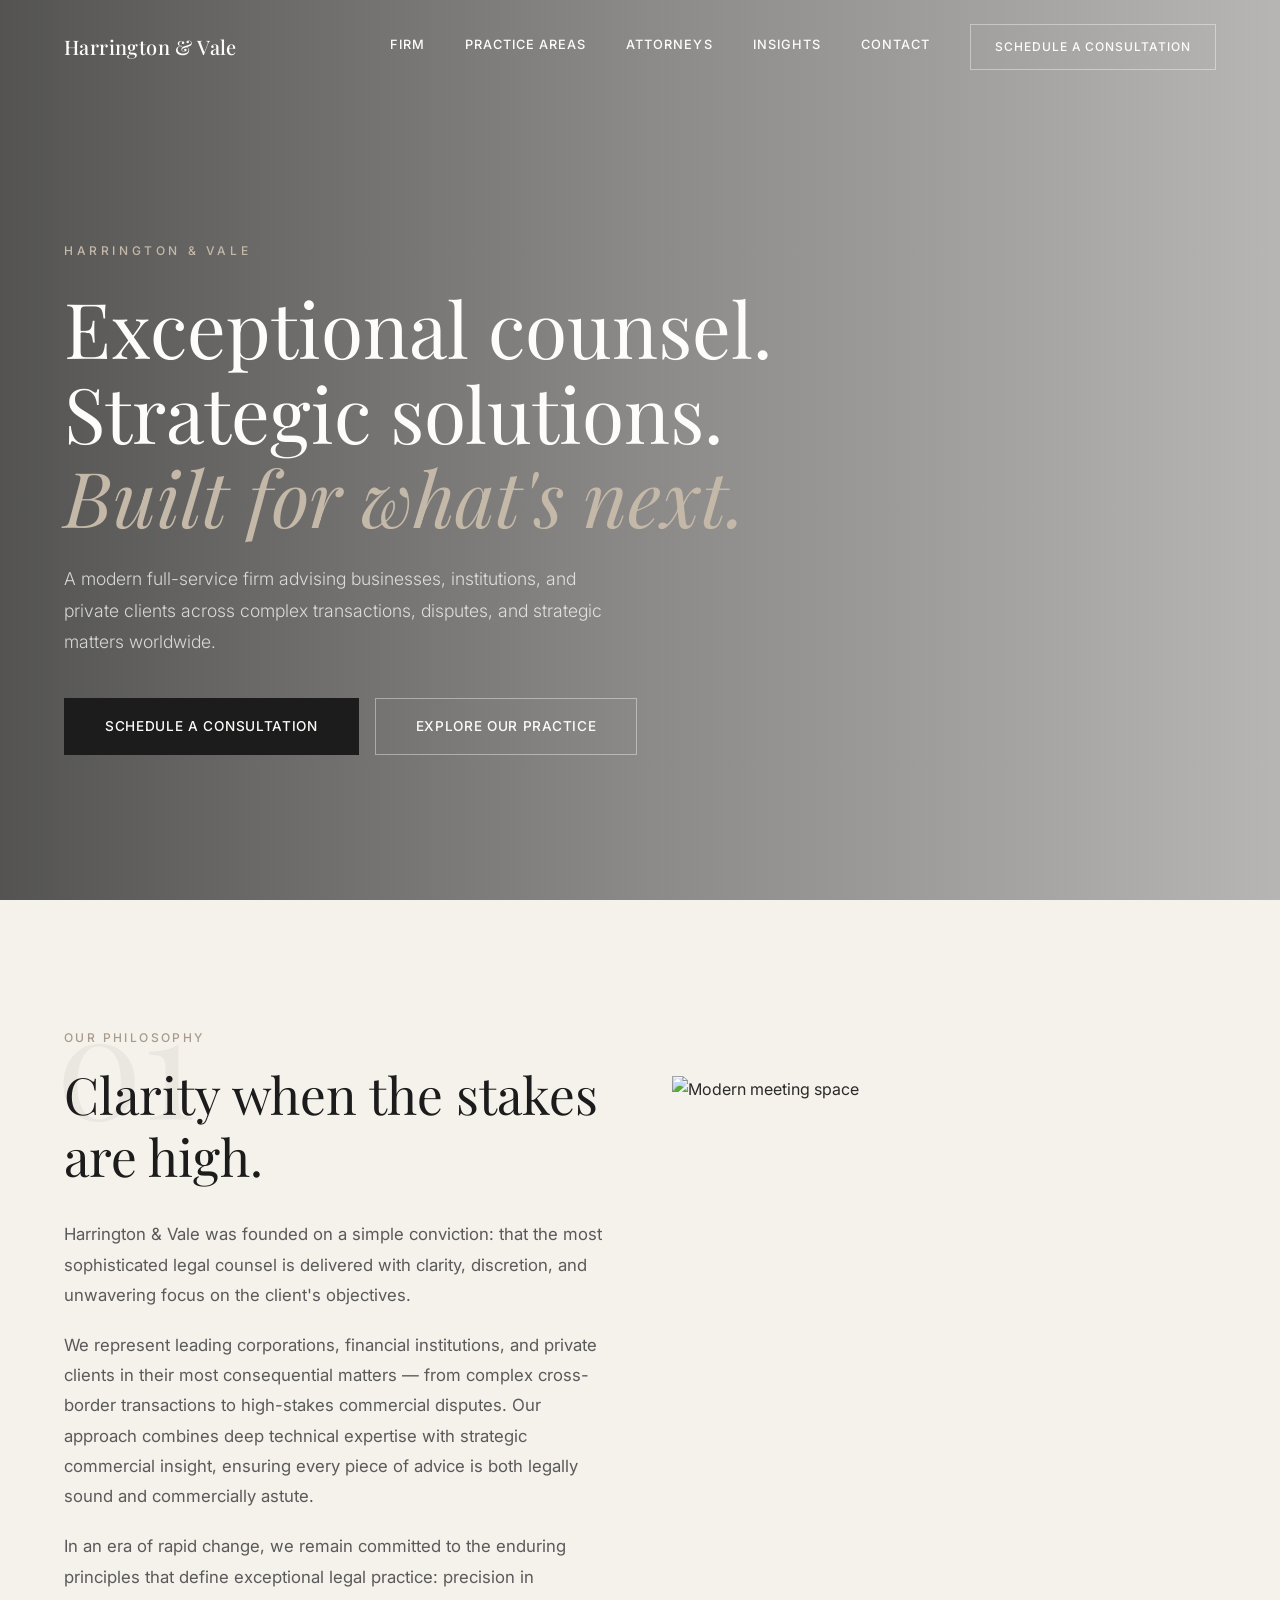
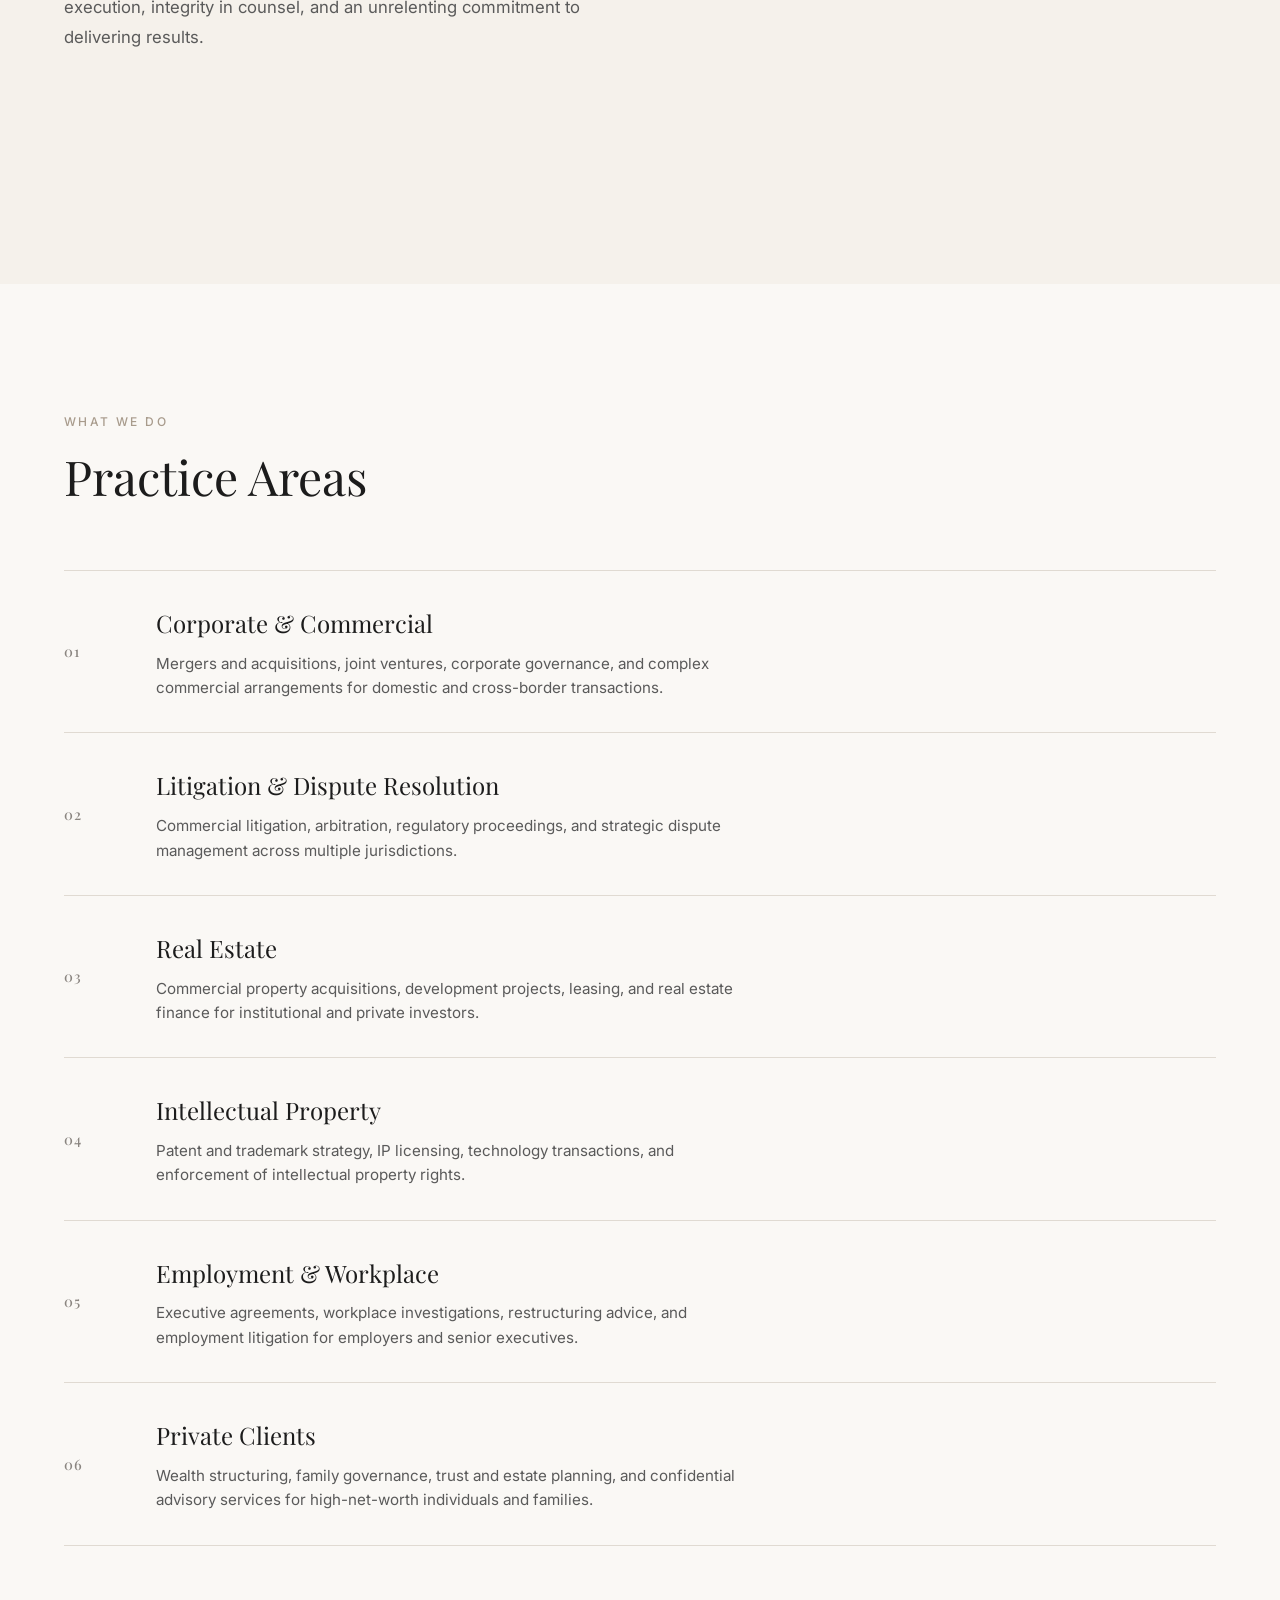
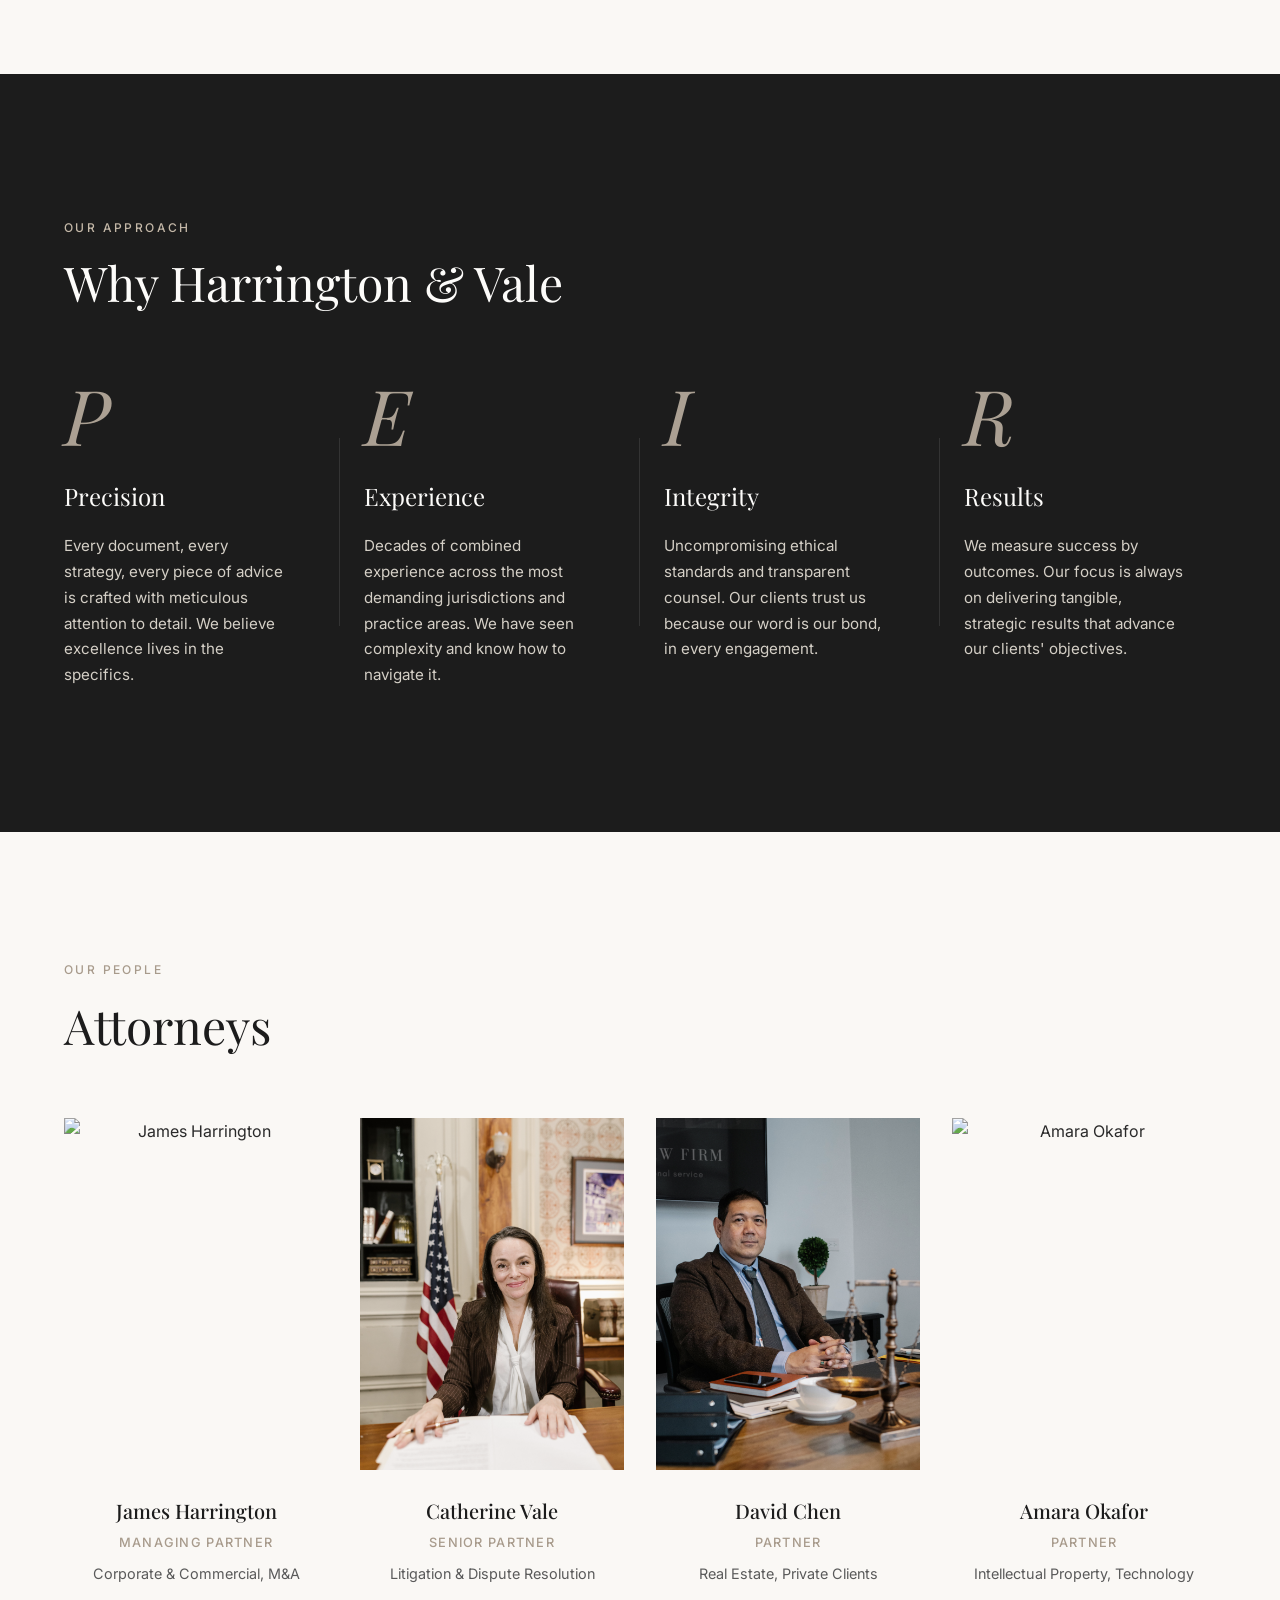
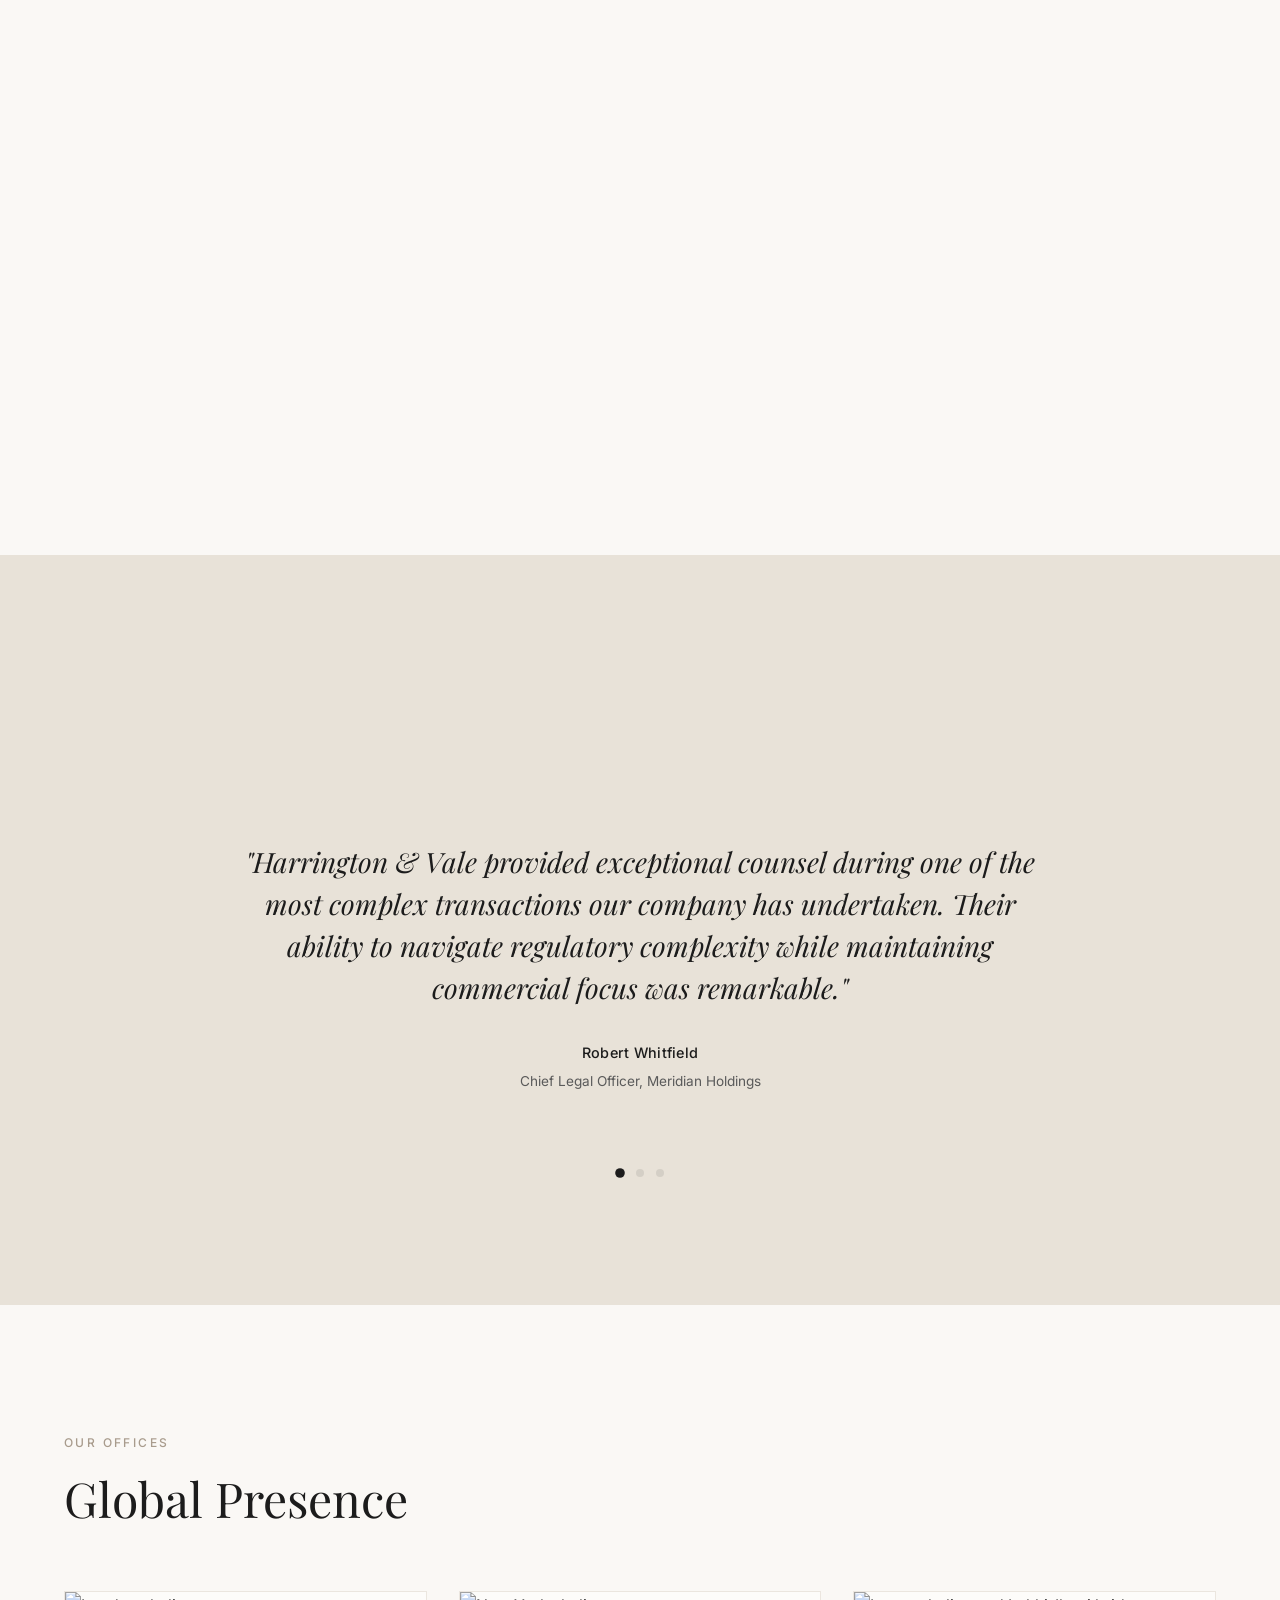
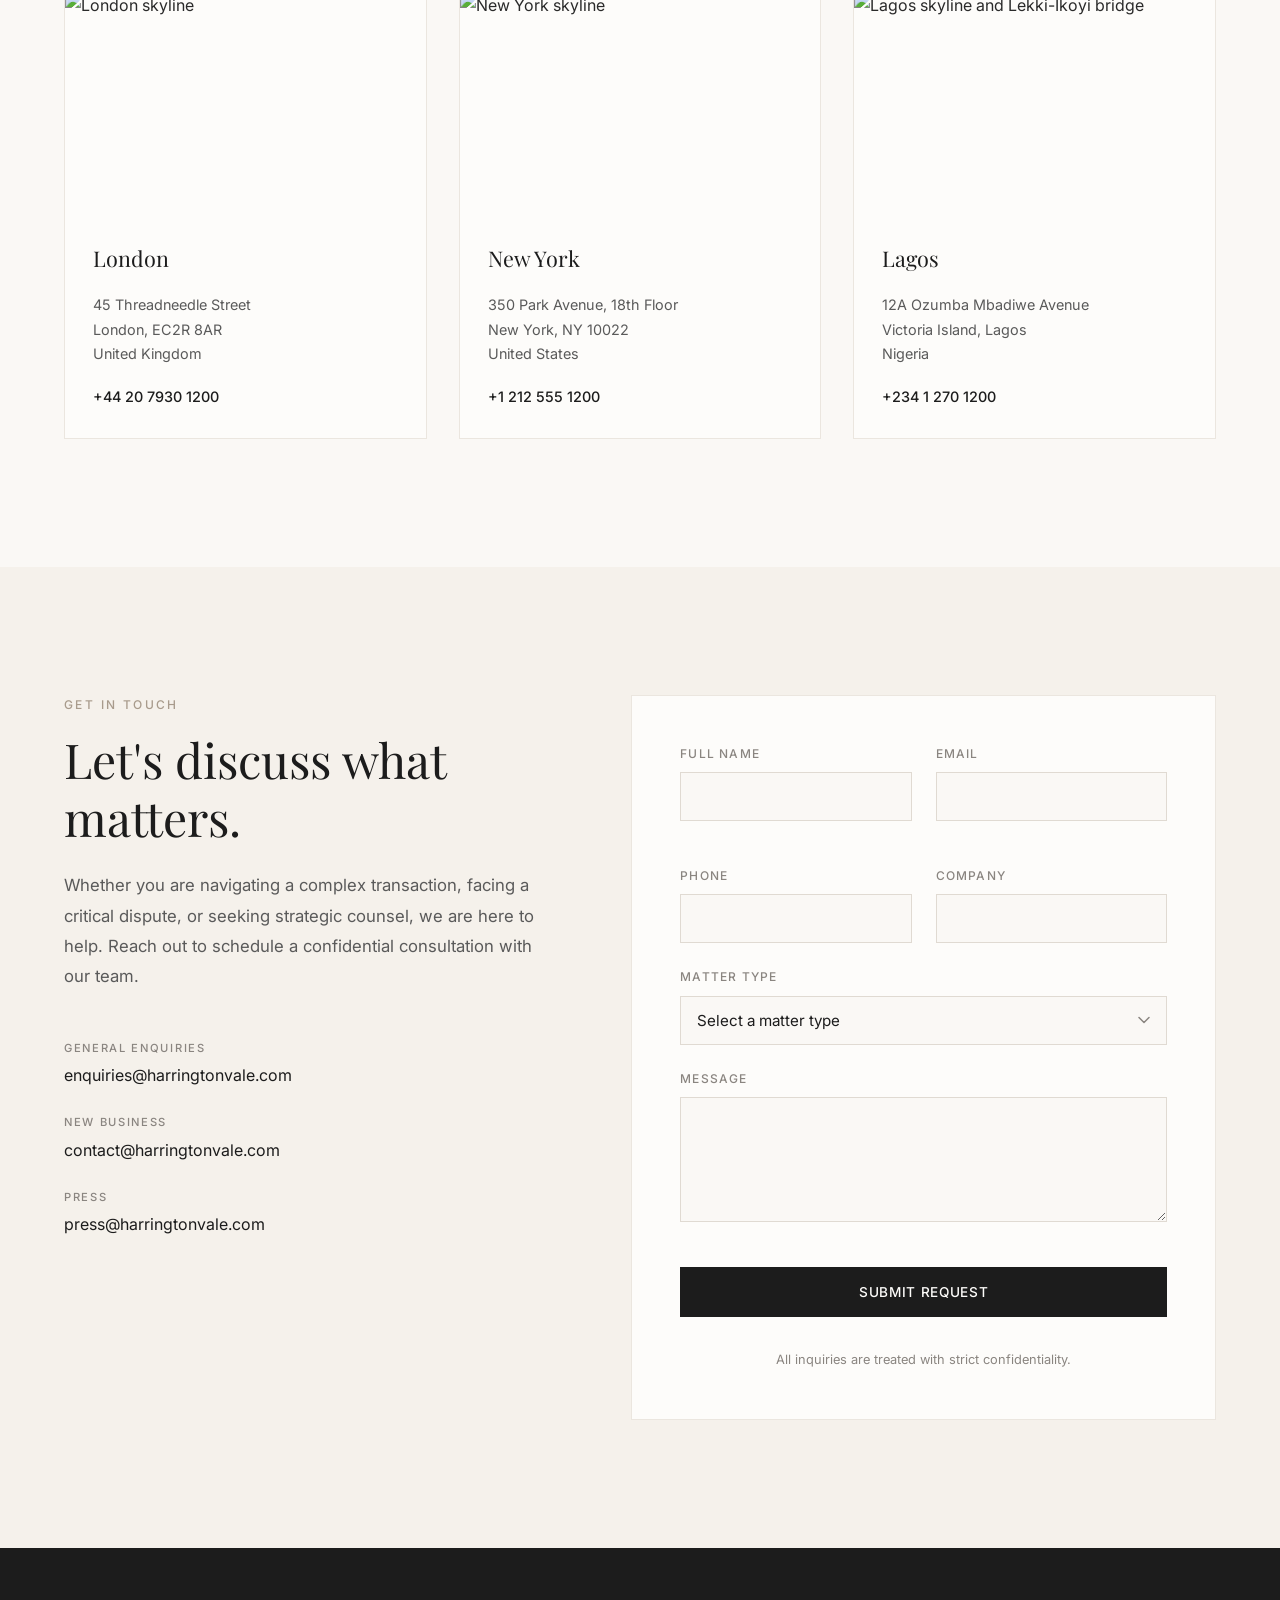
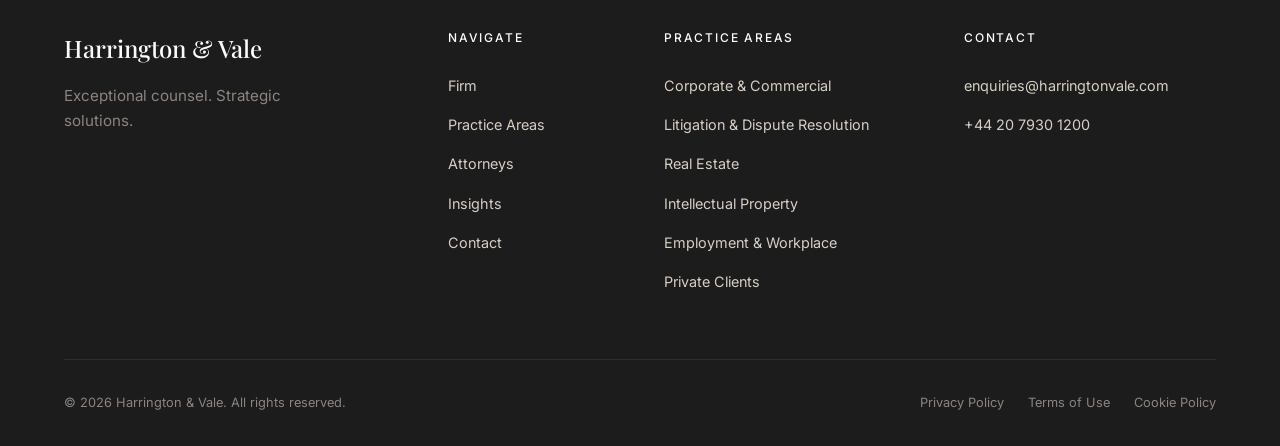
==== index.html @ ff59004f "update" ====
<!DOCTYPE html>
<html lang="en">
<head>
    <meta charset="UTF-8">
    <meta name="viewport" content="width=device-width, initial-scale=1.0">
    <title>Harrington & Vale — Exceptional Counsel. Strategic Solutions.</title>
    <meta name="description" content="Harrington & Vale is a modern full-service law firm advising businesses, institutions, and private clients with precision, experience, integrity, and results.">
    <link rel="preconnect" href="https://fonts.googleapis.com">
    <link rel="preconnect" href="https://fonts.gstatic.com" crossorigin>
    <link href="https://fonts.googleapis.com/css2?family=Playfair+Display:ital,wght@0,400;0,500;0,600;0,700;1,400;1,500&family=Inter:wght@300;400;500;600&display=swap" rel="stylesheet">
    <link rel="stylesheet" href="styles.css">
</head>
<body>

    <a href="#hero" class="skip-link">Skip to content</a>

    <!-- HEADER -->
    <header class="site-header" id="header">
        <div class="header-inner">
            <a href="#hero" class="wordmark">Harrington & Vale</a>
            <nav class="main-nav" id="mainNav">
                <a href="#firm" class="nav-link">Firm</a>
                <a href="#practice-areas" class="nav-link">Practice Areas</a>
                <a href="#attorneys" class="nav-link">Attorneys</a>
                <a href="#insights" class="nav-link">Insights</a>
                <a href="#contact" class="nav-link">Contact</a>
                <a href="#contact" class="nav-cta">Schedule a Consultation</a>
            </nav>
            <button class="hamburger" id="hamburger" aria-label="Toggle menu" aria-expanded="false">
                <span></span>
                <span></span>
                <span></span>
            </button>
        </div>
    </header>

    <!-- HERO -->
    <section class="hero" id="hero" tabindex="-1">
        <div class="hero-image">
            <img src="https://images.unsplash.com/photo-1486406146926-c627a92ad1ab?w=1920&q=80" alt="Modern architecture" loading="eager">
            <div class="hero-overlay"></div>
        </div>
        <div class="hero-content">
            <p class="hero-label reveal">Harrington & Vale</p>
            <h1 class="hero-headline reveal">
                Exceptional counsel.<br>
                Strategic solutions.<br>
                <em>Built for what's next.</em>
            </h1>
            <p class="hero-subtext reveal">
                A modern full-service firm advising businesses, institutions, and private clients 
                across complex transactions, disputes, and strategic matters worldwide.
            </p>
            <div class="hero-actions reveal">
                <a href="#contact" class="btn btn-primary">Schedule a Consultation</a>
                <a href="#practice-areas" class="btn btn-secondary">Explore Our Practice</a>
            </div>
        </div>
    </section>

    <!-- FIRM STATEMENT -->
    <section class="firm-statement" id="firm">
        <div class="container">
            <div class="statement-grid">
                <div class="statement-text reveal">
                    <p class="section-label">Our Philosophy</p>
                    <h2 class="statement-headline">Clarity when the stakes are high.</h2>
                    <div class="statement-body">
                        <p>
                            Harrington & Vale was founded on a simple conviction: that the most sophisticated legal 
                            counsel is delivered with clarity, discretion, and unwavering focus on the client's objectives.
                        </p>
                        <p>
                            We represent leading corporations, financial institutions, and private clients in their most 
                            consequential matters — from complex cross-border transactions to high-stakes commercial 
                            disputes. Our approach combines deep technical expertise with strategic commercial insight, 
                            ensuring every piece of advice is both legally sound and commercially astute.
                        </p>
                        <p>
                            In an era of rapid change, we remain committed to the enduring principles that define 
                            exceptional legal practice: precision in execution, integrity in counsel, and an 
                            unrelenting commitment to delivering results.
                        </p>
                    </div>
                </div>
                <div class="statement-visual reveal">
                    <img src="https://images.unsplash.com/photo-1497366216548-37526070297c?w=800&q=80" alt="Modern meeting space" loading="lazy">
                </div>
            </div>
        </div>
    </section>

    <!-- PRACTICE AREAS -->
    <section class="practice-areas" id="practice-areas">
        <div class="container">
            <div class="section-header reveal">
                <p class="section-label">What We Do</p>
                <h2 class="section-title">Practice Areas</h2>
            </div>
            <div class="practice-list">
                <div class="practice-item reveal">
                    <div class="practice-number">01</div>
                    <div class="practice-content">
                        <h3>Corporate & Commercial</h3>
                        <p>Mergers and acquisitions, joint ventures, corporate governance, and complex commercial arrangements for domestic and cross-border transactions.</p>
                    </div>
                    <div class="practice-arrow">
                        <svg width="24" height="24" viewBox="0 0 24 24" fill="none" stroke="currentColor" stroke-width="1.5"><path d="M7 17L17 7M17 7H7M17 7V17"/></svg>
                    </div>
                </div>
                <div class="practice-item reveal">
                    <div class="practice-number">02</div>
                    <div class="practice-content">
                        <h3>Litigation & Dispute Resolution</h3>
                        <p>Commercial litigation, arbitration, regulatory proceedings, and strategic dispute management across multiple jurisdictions.</p>
                    </div>
                    <div class="practice-arrow">
                        <svg width="24" height="24" viewBox="0 0 24 24" fill="none" stroke="currentColor" stroke-width="1.5"><path d="M7 17L17 7M17 7H7M17 7V17"/></svg>
                    </div>
                </div>
                <div class="practice-item reveal">
                    <div class="practice-number">03</div>
                    <div class="practice-content">
                        <h3>Real Estate</h3>
                        <p>Commercial property acquisitions, development projects, leasing, and real estate finance for institutional and private investors.</p>
                    </div>
                    <div class="practice-arrow">
                        <svg width="24" height="24" viewBox="0 0 24 24" fill="none" stroke="currentColor" stroke-width="1.5"><path d="M7 17L17 7M17 7H7M17 7V17"/></svg>
                    </div>
                </div>
                <div class="practice-item reveal">
                    <div class="practice-number">04</div>
                    <div class="practice-content">
                        <h3>Intellectual Property</h3>
                        <p>Patent and trademark strategy, IP licensing, technology transactions, and enforcement of intellectual property rights.</p>
                    </div>
                    <div class="practice-arrow">
                        <svg width="24" height="24" viewBox="0 0 24 24" fill="none" stroke="currentColor" stroke-width="1.5"><path d="M7 17L17 7M17 7H7M17 7V17"/></svg>
                    </div>
                </div>
                <div class="practice-item reveal">
                    <div class="practice-number">05</div>
                    <div class="practice-content">
                        <h3>Employment & Workplace</h3>
                        <p>Executive agreements, workplace investigations, restructuring advice, and employment litigation for employers and senior executives.</p>
                    </div>
                    <div class="practice-arrow">
                        <svg width="24" height="24" viewBox="0 0 24 24" fill="none" stroke="currentColor" stroke-width="1.5"><path d="M7 17L17 7M17 7H7M17 7V17"/></svg>
                    </div>
                </div>
                <div class="practice-item reveal">
                    <div class="practice-number">06</div>
                    <div class="practice-content">
                        <h3>Private Clients</h3>
                        <p>Wealth structuring, family governance, trust and estate planning, and confidential advisory services for high-net-worth individuals and families.</p>
                    </div>
                    <div class="practice-arrow">
                        <svg width="24" height="24" viewBox="0 0 24 24" fill="none" stroke="currentColor" stroke-width="1.5"><path d="M7 17L17 7M17 7H7M17 7V17"/></svg>
                    </div>
                </div>
            </div>
        </div>
    </section>

    <!-- WHY HARRINGTON & VALE -->
    <section class="why-us" id="why-us">
        <div class="container">
            <div class="section-header reveal">
                <p class="section-label">Our Approach</p>
                <h2 class="section-title">Why Harrington & Vale</h2>
            </div>
            <div class="principles-grid">
                <div class="principle reveal">
                    <span class="principle-letter">P</span>
                    <h3>Precision</h3>
                    <p>Every document, every strategy, every piece of advice is crafted with meticulous attention to detail. We believe excellence lives in the specifics.</p>
                </div>
                <div class="principle reveal">
                    <span class="principle-letter">E</span>
                    <h3>Experience</h3>
                    <p>Decades of combined experience across the most demanding jurisdictions and practice areas. We have seen complexity and know how to navigate it.</p>
                </div>
                <div class="principle reveal">
                    <span class="principle-letter">I</span>
                    <h3>Integrity</h3>
                    <p>Uncompromising ethical standards and transparent counsel. Our clients trust us because our word is our bond, in every engagement.</p>
                </div>
                <div class="principle reveal">
                    <span class="principle-letter">R</span>
                    <h3>Results</h3>
                    <p>We measure success by outcomes. Our focus is always on delivering tangible, strategic results that advance our clients' objectives.</p>
                </div>
            </div>
        </div>
    </section>

    <!-- ATTORNEYS -->
    <section class="attorneys" id="attorneys">
        <div class="container">
            <div class="section-header reveal">
                <p class="section-label">Our People</p>
                <h2 class="section-title">Attorneys</h2>
            </div>
            <div class="attorneys-grid">
                <div class="attorney-profile reveal">
                    <div class="attorney-image">
                        <img src="https://images.unsplash.com/photo-1521119989659-a83eee488004?w=600&q=80" alt="James Harrington" loading="lazy">
                    </div>
                    <div class="attorney-info">
                        <h3>James Harrington</h3>
                        <p class="attorney-position">Managing Partner</p>
                        <p class="attorney-focus">Corporate & Commercial, M&A</p>
                    </div>
                </div>
                <div class="attorney-profile reveal">
                    <div class="attorney-image">
                        <img src="Vale.jpg" alt="Catherine Vale" loading="lazy">
                    </div>
                    <div class="attorney-info">
                        <h3>Catherine Vale</h3>
                        <p class="attorney-position">Senior Partner</p>
                        <p class="attorney-focus">Litigation & Dispute Resolution</p>
                    </div>
                </div>
                <div class="attorney-profile reveal">
                    <div class="attorney-image">
                        <img src="Chen.jpg" alt="David Chen" loading="lazy">
                    </div>
                    <div class="attorney-info">
                        <h3>David Chen</h3>
                        <p class="attorney-position">Partner</p>
                        <p class="attorney-focus">Real Estate, Private Clients</p>
                    </div>
                </div>
                <div class="attorney-profile reveal">
                    <div class="attorney-image">
                        <img src="https://images.unsplash.com/photo-1563132337-f159f484226c?w=600&q=80" alt="Amara Okafor" loading="lazy">
                    </div>
                    <div class="attorney-info">
                        <h3>Amara Okafor</h3>
                        <p class="attorney-position">Partner</p>
                        <p class="attorney-focus">Intellectual Property, Technology</p>
                    </div>
                </div>
            </div>
        </div>
    </section>

    <!-- SELECTED MATTERS -->
    <section class="selected-matters" id="matters">
        <div class="container">
            <div class="section-header reveal">
                <p class="section-label">Representative Work</p>
                <h2 class="section-title">Representative Matters</h2>
                <p class="section-disclosure">Illustrative of the matter types we handle. Details are composite examples and do not describe actual clients or outcomes.</p>
            </div>
            <div class="matters-list">
                <div class="matter reveal">
                    <div class="matter-meta">
                        <span class="matter-type">Corporate</span>
                    </div>
                    <h3>Cross-Border Corporate Acquisition</h3>
                    <p>Advising a technology group on the acquisition of an overseas software company, navigating antitrust review and regulatory coordination across multiple jurisdictions.</p>
                </div>
                <div class="matter reveal">
                    <div class="matter-meta">
                        <span class="matter-type">Real Estate</span>
                    </div>
                    <h3>Commercial Property Transaction</h3>
                    <p>Representing an institutional investor through the acquisition and development of a mixed-use commercial portfolio, including lease restructuring and planning negotiations.</p>
                </div>
                <div class="matter reveal">
                    <div class="matter-meta">
                        <span class="matter-type">Litigation</span>
                    </div>
                    <h3>Complex Commercial Dispute</h3>
                    <p>Representing a manufacturing client through a breach of contract and tortious interference dispute, combining strategic litigation management with a negotiated resolution.</p>
                </div>
                <div class="matter reveal">
                    <div class="matter-meta">
                        <span class="matter-type">Intellectual Property</span>
                    </div>
                    <h3>Intellectual Property Strategy</h3>
                    <p>Developing a global IP strategy for a life sciences client, spanning patent portfolio management, licensing arrangements, and enforcement across key markets.</p>
                </div>
            </div>
        </div>
    </section>

    <!-- INSIGHTS -->
    <section class="insights" id="insights">
        <div class="container">
            <div class="section-header reveal">
                <p class="section-label">Perspectives</p>
                <h2 class="section-title">Insights</h2>
            </div>
            <div class="insights-grid">
                <article class="insight-card reveal">
                    <div class="insight-image">
                        <img src="https://images.unsplash.com/photo-1450101499163-c8848c66ca85?w=600&q=80" alt="Legal documents" loading="lazy">
                    </div>
                    <div class="insight-content">
                        <span class="insight-category">Commercial</span>
                        <h3>Navigating Complex Commercial Agreements</h3>
                        <p>Key considerations for structuring agreements that protect interests while enabling commercial flexibility in an evolving regulatory landscape.</p>
                        <button type="button" class="insight-link" data-article="commercial-agreements">Read Article <span>&rarr;</span></button>
                    </div>
                </article>
                <article class="insight-card reveal">
                    <div class="insight-image">
                        <img src="https://images.unsplash.com/photo-1486406146926-c627a92ad1ab?w=600&q=80" alt="Modern glass office facade" loading="lazy">
                    </div>
                    <div class="insight-content">
                        <span class="insight-category">Corporate</span>
                        <h3>The Changing Landscape of Corporate Transactions</h3>
                        <p>How shifting market conditions, regulatory scrutiny, and ESG considerations are reshaping the approach to mergers and acquisitions.</p>
                        <button type="button" class="insight-link" data-article="corporate-transactions">Read Article <span>&rarr;</span></button>
                    </div>
                </article>
                <article class="insight-card reveal">
                    <div class="insight-image">
                        <img src="https://images.unsplash.com/photo-1518770660439-4636190af475?w=600&q=80" alt="Technology" loading="lazy">
                    </div>
                    <div class="insight-content">
                        <span class="insight-category">Technology</span>
                        <h3>Protecting Intellectual Property in a Digital Economy</h3>
                        <p>Strategic approaches to safeguarding innovation, managing digital rights, and addressing emerging challenges in IP enforcement.</p>
                        <button type="button" class="insight-link" data-article="ip-digital-economy">Read Article <span>&rarr;</span></button>
                    </div>
                </article>
                <article class="insight-card reveal">
                    <div class="insight-image">
                        <img src="https://images.unsplash.com/photo-1431540015161-0bf868a2d407?w=600&q=80" alt="Conference room table" loading="lazy">
                    </div>
                    <div class="insight-content">
                        <span class="insight-category">Disputes</span>
                        <h3>Strategic Considerations in Commercial Disputes</h3>
                        <p>Evaluating litigation risk, alternative dispute resolution mechanisms, and the factors that drive successful outcomes in complex commercial conflicts.</p>
                        <button type="button" class="insight-link" data-article="commercial-disputes">Read Article <span>&rarr;</span></button>
                    </div>
                </article>
            </div>
        </div>
    </section>

    <!-- TESTIMONIALS -->
    <section class="testimonials" id="testimonials">
        <div class="container">
            <div class="section-header reveal">
                <p class="section-label">Client Perspectives</p>
                <h2 class="section-title">Testimonials</h2>
            </div>
            <div class="testimonials-slider" id="testimonialsSlider">
                <div class="testimonials-track">
                    <div class="testimonial active">
                        <blockquote>
                            "Harrington & Vale provided exceptional counsel during one of the most complex transactions our company has undertaken. Their ability to navigate regulatory complexity while maintaining commercial focus was remarkable."
                        </blockquote>
                        <cite>
                            <span class="testimonial-name">Robert Whitfield</span>
                            <span class="testimonial-role">Chief Legal Officer, Meridian Holdings</span>
                        </cite>
                    </div>
                    <div class="testimonial">
                        <blockquote>
                            "In a dispute that threatened the future of our business, Catherine Vale and her team delivered a strategy that was both legally sophisticated and commercially astute. The outcome exceeded our expectations."
                        </blockquote>
                        <cite>
                            <span class="testimonial-name">Sarah Mitchell</span>
                            <span class="testimonial-role">CEO, Atlas Industries</span>
                        </cite>
                    </div>
                    <div class="testimonial">
                        <blockquote>
                            "The level of discretion, professionalism, and attention to detail we experienced with Harrington & Vale is unmatched. They understand that for private clients, trust is everything."
                        </blockquote>
                        <cite>
                            <span class="testimonial-name">Thomas Brennan</span>
                            <span class="testimonial-role">Family Office Principal</span>
                        </cite>
                    </div>
                </div>
                <div class="testimonials-nav">
                    <button class="testimonial-dot active" data-index="0" aria-label="Testimonial 1"></button>
                    <button class="testimonial-dot" data-index="1" aria-label="Testimonial 2"></button>
                    <button class="testimonial-dot" data-index="2" aria-label="Testimonial 3"></button>
                </div>
            </div>
        </div>
    </section>

    <!-- OFFICES -->
    <section class="offices" id="offices">
        <div class="container">
            <div class="section-header reveal">
                <p class="section-label">Our Offices</p>
                <h2 class="section-title">Global Presence</h2>
            </div>
            <div class="offices-grid">
                <div class="office reveal">
                    <div class="office-image">
                        <img src="https://images.unsplash.com/photo-1513635269975-59663e0ac1ad?w=800&q=80" alt="London skyline" loading="lazy">
                    </div>
                    <div class="office-details">
                        <h3>London</h3>
                        <address>
                            45 Threadneedle Street<br>
                            London, EC2R 8AR<br>
                            United Kingdom
                        </address>
                        <a href="tel:+442079301200" class="office-phone">+44 20 7930 1200</a>
                    </div>
                </div>
                <div class="office reveal">
                    <div class="office-image">
                        <img src="https://images.unsplash.com/photo-1496442226666-8d4d0e62e6e9?w=800&q=80" alt="New York skyline" loading="lazy">
                    </div>
                    <div class="office-details">
                        <h3>New York</h3>
                        <address>
                            350 Park Avenue, 18th Floor<br>
                            New York, NY 10022<br>
                            United States
                        </address>
                        <a href="tel:+12125551200" class="office-phone">+1 212 555 1200</a>
                    </div>
                </div>
                <div class="office reveal">
                    <div class="office-image">
                        <img src="https://images.unsplash.com/photo-1719314073622-9399d167725b?w=800&q=80" alt="Lagos skyline and Lekki-Ikoyi bridge" loading="lazy">
                    </div>
                    <div class="office-details">
                        <h3>Lagos</h3>
                        <address>
                            12A Ozumba Mbadiwe Avenue<br>
                            Victoria Island, Lagos<br>
                            Nigeria
                        </address>
                        <a href="tel:+23412701200" class="office-phone">+234 1 270 1200</a>
                    </div>
                </div>
            </div>
        </div>
    </section>

    <!-- CONTACT -->
    <section class="contact" id="contact">
        <div class="container">
            <div class="contact-grid">
                <div class="contact-info reveal">
                    <p class="section-label">Get in Touch</p>
                    <h2>Let's discuss what matters.</h2>
                    <p class="contact-lead">
                        Whether you are navigating a complex transaction, facing a critical dispute, 
                        or seeking strategic counsel, we are here to help. Reach out to schedule a 
                        confidential consultation with our team.
                    </p>
                    <div class="contact-details">
                        <div class="contact-detail">
                            <span class="detail-label">General Enquiries</span>
                            <a href="mailto:enquiries@harringtonvale.com">enquiries@harringtonvale.com</a>
                        </div>
                        <div class="contact-detail">
                            <span class="detail-label">New Business</span>
                            <a href="mailto:contact@harringtonvale.com">contact@harringtonvale.com</a>
                        </div>
                        <div class="contact-detail">
                            <span class="detail-label">Press</span>
                            <a href="mailto:press@harringtonvale.com">press@harringtonvale.com</a>
                        </div>
                    </div>
                </div>
                <div class="contact-form-wrapper reveal">
                    <form class="contact-form" id="consultationForm" name="consultation" method="POST" data-netlify="true" netlify-honeypot="company-website" novalidate>
                        <input type="hidden" name="form-name" value="consultation">
                        <p class="form-honeypot" aria-hidden="true">
                            <label>Leave this field blank: <input type="text" name="company-website" tabindex="-1" autocomplete="off"></label>
                        </p>
                        <div class="form-row">
                            <div class="form-group">
                                <label for="fullName">Full Name</label>
                                <input type="text" id="fullName" name="fullName" autocomplete="name" required>
                                <span class="form-error" id="fullNameError" role="alert"></span>
                            </div>
                            <div class="form-group">
                                <label for="email">Email</label>
                                <input type="email" id="email" name="email" autocomplete="email" required>
                                <span class="form-error" id="emailError" role="alert"></span>
                            </div>
                        </div>
                        <div class="form-row">
                            <div class="form-group">
                                <label for="phone">Phone</label>
                                <input type="tel" id="phone" name="phone" autocomplete="tel">
                            </div>
                            <div class="form-group">
                                <label for="company">Company</label>
                                <input type="text" id="company" name="company" autocomplete="organization">
                            </div>
                        </div>
                        <div class="form-group">
                            <label for="matterType">Matter Type</label>
                            <select id="matterType" name="matterType">
                                <option value="">Select a matter type</option>
                                <option value="corporate">Corporate & Commercial</option>
                                <option value="litigation">Litigation & Dispute Resolution</option>
                                <option value="real-estate">Real Estate</option>
                                <option value="ip">Intellectual Property</option>
                                <option value="employment">Employment & Workplace</option>
                                <option value="private-client">Private Clients</option>
                                <option value="other">Other</option>
                            </select>
                        </div>
                        <div class="form-group">
                            <label for="message">Message</label>
                            <textarea id="message" name="message" rows="5" required></textarea>
                            <span class="form-error" id="messageError" role="alert"></span>
                        </div>
                        <button type="submit" class="btn btn-primary btn-full">Submit Request</button>
                        <p class="form-note">All inquiries are treated with strict confidentiality.</p>
                        <p class="form-status" id="formStatus" role="status" aria-live="polite" hidden></p>
                    </form>
                </div>
            </div>
        </div>
    </section>

    <!-- FOOTER -->
    <footer class="site-footer">
        <div class="container">
            <div class="footer-grid">
                <div class="footer-brand">
                    <a href="#hero" class="footer-wordmark">Harrington & Vale</a>
                    <p class="footer-tagline">Exceptional counsel. Strategic solutions.</p>
                </div>
                <div class="footer-nav">
                    <h4>Navigate</h4>
                    <ul>
                        <li><a href="#firm">Firm</a></li>
                        <li><a href="#practice-areas">Practice Areas</a></li>
                        <li><a href="#attorneys">Attorneys</a></li>
                        <li><a href="#insights">Insights</a></li>
                        <li><a href="#contact">Contact</a></li>
                    </ul>
                </div>
                <div class="footer-practice">
                    <h4>Practice Areas</h4>
                    <ul>
                        <li><a href="#practice-areas">Corporate & Commercial</a></li>
                        <li><a href="#practice-areas">Litigation & Dispute Resolution</a></li>
                        <li><a href="#practice-areas">Real Estate</a></li>
                        <li><a href="#practice-areas">Intellectual Property</a></li>
                        <li><a href="#practice-areas">Employment & Workplace</a></li>
                        <li><a href="#practice-areas">Private Clients</a></li>
                    </ul>
                </div>
                <div class="footer-contact">
                    <h4>Contact</h4>
                    <ul>
                        <li><a href="mailto:enquiries@harringtonvale.com">enquiries@harringtonvale.com</a></li>
                        <li><a href="tel:+442079301200">+44 20 7930 1200</a></li>
                    </ul>
                </div>
            </div>
            <div class="footer-bottom">
                <p>&copy; <span id="currentYear">2026</span> Harrington & Vale. All rights reserved.</p>
                <div class="footer-legal">
                    <a href="privacy.html">Privacy Policy</a>
                    <a href="terms.html">Terms of Use</a>
                    <a href="cookies.html">Cookie Policy</a>
                </div>
            </div>
        </div>
    </footer>

    <!-- ARTICLE MODAL -->
    <div class="article-modal" id="articleModal" role="dialog" aria-modal="true" aria-labelledby="articleModalTitle" hidden>
        <div class="article-modal-backdrop" data-close-modal></div>
        <div class="article-modal-panel">
            <button type="button" class="article-modal-close" data-close-modal aria-label="Close article">
                <svg width="20" height="20" viewBox="0 0 24 24" fill="none" stroke="currentColor" stroke-width="1.5"><path d="M6 6l12 12M18 6L6 18"/></svg>
            </button>
            <span class="article-modal-category" id="articleModalCategory"></span>
            <h2 class="article-modal-title" id="articleModalTitle"></h2>
            <div class="article-modal-body" id="articleModalBody"></div>
        </div>
    </div>

    <script src="script.js"></script>
</body>
</html>
---- styles.css ----
/* ============================================
   HARRINGTON & VALE — STYLESHEET
   ============================================ */

/* ---- CSS Variables ---- */
:root {
    --color-ivory: #FAF8F5;
    --color-cream: #F5F1EB;
    --color-warm-white: #FDFCFA;
    --color-stone: #E8E2D8;
    --color-taupe: #D4CFC6;
    --color-charcoal: #1C1C1C;
    --color-dark: #2A2A2A;
    --color-medium: #5A5A5A;
    --color-light-text: #8A8580;
    --color-accent: #A89B8C;
    --color-accent-muted: #C4B8A8;
    --color-border: #E0DAD2;
    --color-border-light: #EBE6DF;

    --font-serif: 'Playfair Display', Georgia, 'Times New Roman', serif;
    --font-sans: 'Inter', -apple-system, BlinkMacSystemFont, 'Segoe UI', Roboto, sans-serif;

    --transition-fast: 0.2s ease;
    --transition-medium: 0.35s ease;
    --transition-slow: 0.6s cubic-bezier(0.25, 0.46, 0.45, 0.94);
    --transition-reveal: 0.8s cubic-bezier(0.25, 0.46, 0.45, 0.94);

    --container-max: 1280px;
    --container-padding: clamp(1.5rem, 5vw, 4rem);
}

/* ---- Reset & Base ---- */
*, *::before, *::after {
    margin: 0;
    padding: 0;
    box-sizing: border-box;
}

html {
    scroll-behavior: smooth;
    font-size: 16px;
    -webkit-font-smoothing: antialiased;
    -moz-osx-font-smoothing: grayscale;
}

body {
    font-family: var(--font-sans);
    font-weight: 400;
    font-size: 1rem;
    line-height: 1.7;
    color: var(--color-dark);
    background-color: var(--color-ivory);
    overflow-x: hidden;
}

img {
    max-width: 100%;
    height: auto;
    display: block;
}

a {
    color: inherit;
    text-decoration: none;
}

ul, ol {
    list-style: none;
}

button {
    font-family: inherit;
    cursor: pointer;
    border: none;
    background: none;
}

/* ---- Accessibility ---- */
.skip-link {
    position: fixed;
    top: -60px;
    left: 1rem;
    z-index: 2000;
    background: var(--color-charcoal);
    color: var(--color-warm-white);
    padding: 0.85rem 1.5rem;
    font-size: 0.85rem;
    font-weight: 500;
    letter-spacing: 0.05em;
    transition: top var(--transition-fast);
}

.skip-link:focus {
    top: 1rem;
}

a:focus-visible,
button:focus-visible,
input:focus-visible,
select:focus-visible,
textarea:focus-visible {
    outline: 2px solid var(--color-accent);
    outline-offset: 3px;
}

/* ---- Utility ---- */
.container {
    width: 100%;
    max-width: var(--container-max);
    margin: 0 auto;
    padding: 0 var(--container-padding);
}

.reveal {
    opacity: 0;
    transform: translateY(30px);
    transition: opacity var(--transition-reveal), transform var(--transition-reveal);
}

.reveal.visible {
    opacity: 1;
    transform: translateY(0);
}

.section-label {
    font-family: var(--font-sans);
    font-size: 0.75rem;
    font-weight: 500;
    letter-spacing: 0.2em;
    text-transform: uppercase;
    color: var(--color-accent);
    margin-bottom: 1rem;
}

.section-header {
    margin-bottom: 4rem;
}

.section-title {
    font-family: var(--font-serif);
    font-size: clamp(2rem, 4vw, 3rem);
    font-weight: 400;
    line-height: 1.2;
    color: var(--color-charcoal);
}

.section-disclosure {
    font-size: 0.85rem;
    color: var(--color-light-text);
    margin-top: 1rem;
    max-width: 40ch;
}

/* ---- Buttons ---- */
.btn {
    display: inline-flex;
    align-items: center;
    justify-content: center;
    padding: 1rem 2.5rem;
    font-family: var(--font-sans);
    font-size: 0.85rem;
    font-weight: 500;
    letter-spacing: 0.05em;
    text-transform: uppercase;
    transition: all var(--transition-medium);
    cursor: pointer;
}

.btn-primary {
    background-color: var(--color-charcoal);
    color: var(--color-warm-white);
    border: 1px solid var(--color-charcoal);
}

.btn-primary:hover {
    background-color: var(--color-dark);
    transform: translateY(-2px);
}

.btn-secondary {
    background-color: transparent;
    color: var(--color-warm-white);
    border: 1px solid rgba(255,255,255,0.4);
}

.btn-secondary:hover {
    background-color: rgba(255,255,255,0.1);
    border-color: rgba(255,255,255,0.7);
}

.btn-full {
    width: 100%;
}

/* ============================================
   HEADER
   ============================================ */
.site-header {
    position: fixed;
    top: 0;
    left: 0;
    width: 100%;
    z-index: 1000;
    padding: 1.5rem 0;
    transition: all var(--transition-medium);
    background: transparent;
}

.site-header.scrolled {
    background: rgba(250, 248, 245, 0.95);
    backdrop-filter: blur(12px);
    -webkit-backdrop-filter: blur(12px);
    box-shadow: 0 1px 0 var(--color-border-light);
    padding: 1rem 0;
}

.site-header.scrolled .wordmark,
.site-header.scrolled .nav-link {
    color: var(--color-charcoal);
}

.site-header.scrolled .nav-cta {
    border-color: var(--color-charcoal);
    color: var(--color-charcoal);
}

.site-header.scrolled .nav-cta:hover {
    background: var(--color-charcoal);
    color: var(--color-warm-white);
}

.site-header.scrolled .hamburger span {
    background: var(--color-charcoal);
}

.header-inner {
    max-width: var(--container-max);
    margin: 0 auto;
    padding: 0 var(--container-padding);
    display: flex;
    align-items: center;
    justify-content: space-between;
}

.wordmark {
    font-family: var(--font-serif);
    font-size: 1.25rem;
    font-weight: 500;
    color: var(--color-warm-white);
    letter-spacing: 0.02em;
    transition: color var(--transition-medium);
    z-index: 1001;
}

.main-nav {
    display: flex;
    align-items: center;
    gap: 2.5rem;
}

.nav-link {
    font-size: 0.8rem;
    font-weight: 500;
    letter-spacing: 0.08em;
    text-transform: uppercase;
    color: var(--color-warm-white);
    position: relative;
    transition: color var(--transition-medium);
    padding-bottom: 0.25rem;
}

.nav-link::after {
    content: '';
    position: absolute;
    bottom: 0;
    left: 0;
    width: 0;
    height: 1px;
    background: currentColor;
    transition: width var(--transition-medium);
}

.nav-link:hover::after {
    width: 100%;
}

.nav-cta {
    font-size: 0.75rem;
    font-weight: 500;
    letter-spacing: 0.08em;
    text-transform: uppercase;
    color: var(--color-warm-white);
    border: 1px solid rgba(255,255,255,0.4);
    padding: 0.75rem 1.5rem;
    transition: all var(--transition-medium);
}

.nav-cta:hover {
    background: var(--color-warm-white);
    color: var(--color-charcoal);
    border-color: var(--color-warm-white);
}

/* Hamburger */
.hamburger {
    display: none;
    flex-direction: column;
    gap: 5px;
    z-index: 1001;
    padding: 0.5rem;
}

.hamburger span {
    display: block;
    width: 24px;
    height: 1.5px;
    background: var(--color-warm-white);
    transition: all var(--transition-medium);
}

.hamburger.active span:nth-child(1) {
    transform: rotate(45deg) translate(4px, 5px);
}

.hamburger.active span:nth-child(2) {
    opacity: 0;
}

.hamburger.active span:nth-child(3) {
    transform: rotate(-45deg) translate(4px, -5px);
}

/* Mobile Nav */
@media (max-width: 900px) {
    .hamburger {
        display: flex;
    }

    .main-nav {
        position: fixed;
        top: 0;
        right: -100%;
        width: 100%;
        height: 100vh;
        background: var(--color-ivory);
        flex-direction: column;
        justify-content: center;
        align-items: center;
        gap: 2rem;
        transition: right var(--transition-medium);
    }

    .main-nav.open {
        right: 0;
    }

    .main-nav .nav-link {
        color: var(--color-charcoal);
        font-size: 1.1rem;
    }

    .main-nav .nav-cta {
        color: var(--color-charcoal);
        border-color: var(--color-charcoal);
        margin-top: 1rem;
    }
}

/* ============================================
   HERO
   ============================================ */
.hero {
    position: relative;
    min-height: 100vh;
    display: flex;
    align-items: center;
    overflow: hidden;
}

.hero-image {
    position: absolute;
    inset: 0;
    z-index: 0;
}

.hero-image img {
    width: 100%;
    height: 100%;
    object-fit: cover;
    object-position: center;
}

.hero-overlay {
    position: absolute;
    inset: 0;
    background: linear-gradient(
        to right,
        rgba(28, 28, 28, 0.75) 0%,
        rgba(28, 28, 28, 0.5) 50%,
        rgba(28, 28, 28, 0.3) 100%
    );
}

.hero-content {
    position: relative;
    z-index: 1;
    max-width: var(--container-max);
    margin: 0 auto;
    padding: 0 var(--container-padding);
    padding-top: 6rem;
    width: 100%;
}

.hero-label {
    font-size: 0.75rem;
    font-weight: 500;
    letter-spacing: 0.3em;
    text-transform: uppercase;
    color: var(--color-accent-muted);
    margin-bottom: 1.5rem;
}

.hero-headline {
    font-family: var(--font-serif);
    font-size: clamp(2.5rem, 6vw, 5rem);
    font-weight: 400;
    line-height: 1.1;
    color: var(--color-warm-white);
    max-width: 800px;
    margin-bottom: 1.5rem;
}

.hero-headline em {
    font-style: italic;
    color: var(--color-accent-muted);
}

.hero-subtext {
    font-size: 1.1rem;
    font-weight: 300;
    line-height: 1.8;
    color: rgba(255,255,255,0.75);
    max-width: 560px;
    margin-bottom: 2.5rem;
}

.hero-actions {
    display: flex;
    gap: 1rem;
    flex-wrap: wrap;
}

/* ============================================
   FIRM STATEMENT
   ============================================ */
.firm-statement {
    padding: 8rem 0;
    background: var(--color-cream);
}

.statement-grid {
    display: grid;
    grid-template-columns: 1fr 1fr;
    gap: 4rem;
    align-items: start;
}

.statement-text {
    position: relative;
}

.statement-text::before {
    content: '01';
    position: absolute;
    top: -2.5rem;
    left: -0.5rem;
    font-family: var(--font-serif);
    font-size: 9rem;
    font-weight: 400;
    color: var(--color-charcoal);
    opacity: 0.045;
    line-height: 1;
    pointer-events: none;
    z-index: -1;
}

.statement-headline {
    font-family: var(--font-serif);
    font-size: clamp(2rem, 4vw, 3.5rem);
    font-weight: 400;
    line-height: 1.2;
    color: var(--color-charcoal);
    margin-bottom: 2rem;
}

.statement-body p {
    font-size: 1.05rem;
    line-height: 1.8;
    color: var(--color-medium);
    margin-bottom: 1.25rem;
}

.statement-visual {
    position: relative;
    overflow: hidden;
    margin-top: 3rem;
}

.statement-visual img {
    width: 100%;
    height: 100%;
    object-fit: cover;
    aspect-ratio: 4/5;
    transition: transform var(--transition-slow);
}

.statement-visual:hover img {
    transform: scale(1.03);
}

@media (max-width: 900px) {
    .statement-grid {
        grid-template-columns: 1fr;
        gap: 3rem;
    }

    .statement-visual {
        margin-top: 0;
    }

    .statement-visual img {
        aspect-ratio: 16/9;
    }
}

/* ============================================
   PRACTICE AREAS
   ============================================ */
.practice-areas {
    padding: 8rem 0;
    background: var(--color-ivory);
}

.practice-list {
    border-top: 1px solid var(--color-border);
}

.practice-item {
    display: grid;
    grid-template-columns: 60px 1fr 40px;
    gap: 2rem;
    align-items: center;
    padding: 2rem 0;
    border-bottom: 1px solid var(--color-border);
    cursor: pointer;
    transition: all var(--transition-medium);
}

.practice-item:hover {
    padding-left: 1rem;
    background: var(--color-warm-white);
}

.practice-number {
    font-family: var(--font-serif);
    font-size: 0.9rem;
    font-weight: 500;
    color: var(--color-light-text);
    letter-spacing: 0.05em;
}

.practice-content h3 {
    font-family: var(--font-serif);
    font-size: 1.5rem;
    font-weight: 400;
    color: var(--color-charcoal);
    margin-bottom: 0.5rem;
    transition: color var(--transition-medium);
}

.practice-item:hover .practice-content h3 {
    color: var(--color-accent);
}

.practice-content p {
    font-size: 0.95rem;
    color: var(--color-medium);
    line-height: 1.6;
    max-width: 600px;
}

.practice-arrow {
    color: var(--color-light-text);
    transition: all var(--transition-medium);
    opacity: 0;
    transform: translateX(-10px);
}

.practice-item:hover .practice-arrow {
    opacity: 1;
    transform: translateX(0);
    color: var(--color-accent);
}

@media (max-width: 700px) {
    .practice-item {
        grid-template-columns: 40px 1fr;
        gap: 1rem;
    }

    .practice-arrow {
        display: none;
    }
}

/* ============================================
   WHY HARRINGTON & VALE
   ============================================ */
.why-us {
    padding: 9rem 0;
    background: var(--color-charcoal);
}

.why-us .section-label {
    color: var(--color-accent-muted);
}

.why-us .section-title {
    color: var(--color-warm-white);
}

.principles-grid {
    display: grid;
    grid-template-columns: repeat(4, 1fr);
    gap: 3rem;
}

.principle {
    text-align: left;
    padding: 0 2rem 0 0;
    position: relative;
}

.principle:not(:last-child)::after {
    content: '';
    position: absolute;
    right: -1.5rem;
    top: 20%;
    height: 60%;
    width: 1px;
    background: rgba(255, 255, 255, 0.1);
}

.principle-letter {
    display: block;
    font-family: var(--font-serif);
    font-style: italic;
    font-size: clamp(3.5rem, 6vw, 5.5rem);
    font-weight: 400;
    color: var(--color-accent-muted);
    line-height: 1;
    margin-bottom: 1.5rem;
    opacity: 0.85;
}

.principle h3 {
    font-family: var(--font-serif);
    font-size: 1.5rem;
    font-weight: 400;
    color: var(--color-warm-white);
    margin-bottom: 1rem;
}

.principle p {
    font-size: 0.95rem;
    line-height: 1.7;
    color: var(--color-taupe);
}

@media (max-width: 900px) {
    .principles-grid {
        grid-template-columns: repeat(2, 1fr);
        gap: 2rem;
    }

    .principle:not(:last-child)::after {
        display: none;
    }
}

@media (max-width: 600px) {
    .principles-grid {
        grid-template-columns: 1fr;
    }
}

/* ============================================
   ATTORNEYS
   ============================================ */
.attorneys {
    padding: 8rem 0;
    background: var(--color-ivory);
}

.attorneys-grid {
    display: grid;
    grid-template-columns: repeat(4, 1fr);
    gap: 2rem;
}

.attorney-profile {
    text-align: center;
}

.attorney-image {
    overflow: hidden;
    margin-bottom: 1.5rem;
    position: relative;
}

.attorney-image::after {
    content: '';
    position: absolute;
    inset: 0;
    background: linear-gradient(to top, rgba(28,28,28,0.15), transparent 50%);
    opacity: 0;
    transition: opacity var(--transition-medium);
}

.attorney-profile:hover .attorney-image::after {
    opacity: 1;
}

.attorney-image img {
    width: 100%;
    aspect-ratio: 3/4;
    object-fit: cover;
    filter: grayscale(20%);
    transition: all var(--transition-slow);
}

.attorney-profile:hover .attorney-image img {
    filter: grayscale(0%);
    transform: scale(1.03);
}

.attorney-info h3 {
    font-family: var(--font-serif);
    font-size: 1.25rem;
    font-weight: 500;
    color: var(--color-charcoal);
    margin-bottom: 0.25rem;
}

.attorney-position {
    font-size: 0.8rem;
    font-weight: 500;
    letter-spacing: 0.1em;
    text-transform: uppercase;
    color: var(--color-accent);
    margin-bottom: 0.5rem;
}

.attorney-focus {
    font-size: 0.9rem;
    color: var(--color-medium);
}

@media (max-width: 900px) {
    .attorneys-grid {
        grid-template-columns: repeat(2, 1fr);
    }
}

@media (max-width: 500px) {
    .attorneys-grid {
        grid-template-columns: 1fr;
        max-width: 320px;
        margin: 0 auto;
    }
}

/* ============================================
   SELECTED MATTERS
   ============================================ */
.selected-matters {
    padding: 8rem 0;
    background: var(--color-cream);
}

.matters-list {
    display: grid;
    grid-template-columns: repeat(2, 1fr);
    gap: 3rem;
}

.matter {
    padding: 2.5rem;
    background: var(--color-warm-white);
    border: 1px solid var(--color-border-light);
    transition: all var(--transition-medium);
}

.matter:hover {
    border-color: var(--color-border);
    box-shadow: 0 4px 20px rgba(0,0,0,0.04);
    transform: translateY(-4px);
}

.matter-meta {
    display: flex;
    gap: 1rem;
    margin-bottom: 1.25rem;
    align-items: center;
}

.matter-type {
    font-size: 0.7rem;
    font-weight: 500;
    letter-spacing: 0.15em;
    text-transform: uppercase;
    color: var(--color-accent);
    border: 1px solid var(--color-border);
    padding: 0.35rem 0.75rem;
}

.matter-year {
    font-size: 0.8rem;
    color: var(--color-light-text);
}

.matter h3 {
    font-family: var(--font-serif);
    font-size: 1.35rem;
    font-weight: 400;
    color: var(--color-charcoal);
    margin-bottom: 1rem;
    line-height: 1.3;
}

.matter p {
    font-size: 0.95rem;
    line-height: 1.7;
    color: var(--color-medium);
}

@media (max-width: 800px) {
    .matters-list {
        grid-template-columns: 1fr;
    }
}

/* ============================================
   INSIGHTS
   ============================================ */
.insights {
    padding: 8rem 0;
    background: var(--color-ivory);
}

.insights-grid {
    display: grid;
    grid-template-columns: repeat(2, 1fr);
    gap: 2.5rem;
}

.insight-card {
    display: grid;
    grid-template-columns: 200px 1fr;
    gap: 1.5rem;
    background: var(--color-warm-white);
    border: 1px solid var(--color-border-light);
    overflow: hidden;
    transition: all var(--transition-medium);
}

.insight-card:hover {
    border-color: var(--color-border);
    box-shadow: 0 4px 24px rgba(0,0,0,0.04);
}

.insight-image {
    overflow: hidden;
}

.insight-image img {
    width: 100%;
    height: 100%;
    object-fit: cover;
    transition: transform var(--transition-slow);
}

.insight-card:hover .insight-image img {
    transform: scale(1.05);
}

.insight-content {
    padding: 1.5rem 1.5rem 1.5rem 0;
    display: flex;
    flex-direction: column;
    justify-content: center;
}

.insight-category {
    font-size: 0.7rem;
    font-weight: 500;
    letter-spacing: 0.15em;
    text-transform: uppercase;
    color: var(--color-accent);
    margin-bottom: 0.75rem;
}

.insight-content h3 {
    font-family: var(--font-serif);
    font-size: 1.15rem;
    font-weight: 500;
    color: var(--color-charcoal);
    margin-bottom: 0.75rem;
    line-height: 1.3;
}

.insight-content p {
    font-size: 0.9rem;
    line-height: 1.6;
    color: var(--color-medium);
    margin-bottom: 1rem;
}

.insight-link {
    font-size: 0.8rem;
    font-weight: 500;
    letter-spacing: 0.05em;
    text-transform: uppercase;
    color: var(--color-charcoal);
    display: inline-flex;
    align-items: center;
    gap: 0.5rem;
    transition: color var(--transition-medium);
}

.insight-link:hover {
    color: var(--color-accent);
}

.insight-link span {
    transition: transform var(--transition-medium);
}

.insight-link:hover span {
    transform: translateX(4px);
}

@media (max-width: 900px) {
    .insights-grid {
        grid-template-columns: 1fr;
    }

    .insight-card {
        grid-template-columns: 160px 1fr;
    }
}

@media (max-width: 600px) {
    .insight-card {
        grid-template-columns: 1fr;
    }

    .insight-image {
        height: 180px;
    }

    .insight-content {
        padding: 1.5rem;
    }
}

/* ============================================
   TESTIMONIALS
   ============================================ */
.testimonials {
    padding: 8rem 0;
    background: var(--color-stone);
}

.testimonials-slider {
    max-width: 800px;
    margin: 0 auto;
    text-align: center;
}

.testimonials-track {
    position: relative;
    min-height: 280px;
}

.testimonial {
    position: absolute;
    top: 0;
    left: 0;
    width: 100%;
    opacity: 0;
    transform: translateX(30px);
    transition: all var(--transition-slow);
    pointer-events: none;
}

.testimonial.active {
    opacity: 1;
    transform: translateX(0);
    pointer-events: all;
}

.testimonial blockquote {
    font-family: var(--font-serif);
    font-size: clamp(1.25rem, 3vw, 1.75rem);
    font-weight: 400;
    font-style: italic;
    line-height: 1.5;
    color: var(--color-charcoal);
    margin-bottom: 2rem;
}

.testimonial cite {
    display: flex;
    flex-direction: column;
    gap: 0.25rem;
    font-style: normal;
}

.testimonial-name {
    font-family: var(--font-sans);
    font-size: 0.9rem;
    font-weight: 500;
    color: var(--color-charcoal);
    letter-spacing: 0.02em;
}

.testimonial-role {
    font-size: 0.85rem;
    color: var(--color-medium);
}

.testimonials-nav {
    display: flex;
    justify-content: center;
    gap: 0.75rem;
    margin-top: 3rem;
}

.testimonial-dot {
    width: 8px;
    height: 8px;
    border-radius: 50%;
    background: var(--color-taupe);
    transition: all var(--transition-medium);
    cursor: pointer;
}

.testimonial-dot.active {
    background: var(--color-charcoal);
    transform: scale(1.2);
}

/* ============================================
   OFFICES
   ============================================ */
.offices {
    padding: 8rem 0;
    background: var(--color-ivory);
}

.offices-grid {
    display: grid;
    grid-template-columns: repeat(3, 1fr);
    gap: 2rem;
}

.office {
    background: var(--color-warm-white);
    border: 1px solid var(--color-border-light);
    overflow: hidden;
    transition: all var(--transition-medium);
}

.office:hover {
    border-color: var(--color-border);
    box-shadow: 0 4px 20px rgba(0,0,0,0.04);
}

.office-image {
    overflow: hidden;
    height: 220px;
}

.office-image img {
    width: 100%;
    height: 100%;
    object-fit: cover;
    transition: transform var(--transition-slow);
}

.office:hover .office-image img {
    transform: scale(1.05);
}

.office-details {
    padding: 1.75rem;
}

.office-details h3 {
    font-family: var(--font-serif);
    font-size: 1.35rem;
    font-weight: 400;
    color: var(--color-charcoal);
    margin-bottom: 1rem;
}

.office-details address {
    font-style: normal;
    font-size: 0.9rem;
    line-height: 1.7;
    color: var(--color-medium);
    margin-bottom: 1rem;
}

.office-phone {
    font-size: 0.9rem;
    font-weight: 500;
    color: var(--color-charcoal);
    transition: color var(--transition-medium);
}

.office-phone:hover {
    color: var(--color-accent);
}

@media (max-width: 900px) {
    .offices-grid {
        grid-template-columns: 1fr;
        max-width: 500px;
        margin: 0 auto;
    }
}

/* ============================================
   CONTACT
   ============================================ */
.contact {
    padding: 8rem 0;
    background: var(--color-cream);
}

.contact-grid {
    display: grid;
    grid-template-columns: 1fr 1.2fr;
    gap: 5rem;
    align-items: start;
}

.contact-info h2 {
    font-family: var(--font-serif);
    font-size: clamp(2rem, 4vw, 3rem);
    font-weight: 400;
    color: var(--color-charcoal);
    margin-bottom: 1.5rem;
    line-height: 1.2;
}

.contact-lead {
    font-size: 1.05rem;
    line-height: 1.8;
    color: var(--color-medium);
    margin-bottom: 3rem;
}

.contact-details {
    display: flex;
    flex-direction: column;
    gap: 1.5rem;
}

.contact-detail {
    display: flex;
    flex-direction: column;
    gap: 0.25rem;
}

.detail-label {
    font-size: 0.7rem;
    font-weight: 500;
    letter-spacing: 0.15em;
    text-transform: uppercase;
    color: var(--color-light-text);
}

.contact-detail a {
    font-size: 1rem;
    color: var(--color-charcoal);
    transition: color var(--transition-medium);
}

.contact-detail a:hover {
    color: var(--color-accent);
}

/* Contact Form */
.contact-form-wrapper {
    background: var(--color-warm-white);
    border: 1px solid var(--color-border-light);
    padding: 3rem;
}

.contact-form {
    display: flex;
    flex-direction: column;
    gap: 1.5rem;
}

.form-row {
    display: grid;
    grid-template-columns: 1fr 1fr;
    gap: 1.5rem;
}

.form-group {
    display: flex;
    flex-direction: column;
    gap: 0.5rem;
}

.form-group label {
    font-size: 0.75rem;
    font-weight: 500;
    letter-spacing: 0.1em;
    text-transform: uppercase;
    color: var(--color-light-text);
}

.form-group input,
.form-group select,
.form-group textarea {
    font-family: var(--font-sans);
    font-size: 0.95rem;
    padding: 0.875rem 1rem;
    border: 1px solid var(--color-border);
    background: var(--color-ivory);
    color: var(--color-charcoal);
    transition: all var(--transition-medium);
    outline: none;
    width: 100%;
}

.form-group input:focus,
.form-group select:focus,
.form-group textarea:focus {
    border-color: var(--color-accent);
    background: var(--color-warm-white);
}

.form-group input.has-error,
.form-group select.has-error,
.form-group textarea.has-error {
    border-color: #b3453f;
}

.form-error {
    font-size: 0.8rem;
    color: #b3453f;
    min-height: 1em;
}

.form-honeypot {
    position: absolute;
    left: -9999px;
    width: 1px;
    height: 1px;
    overflow: hidden;
}

.form-status {
    font-size: 0.9rem;
    padding: 0.85rem 1rem;
    text-align: center;
    border: 1px solid transparent;
}

.form-status-success {
    color: #3f5f3f;
    background: rgba(63, 95, 63, 0.08);
    border-color: rgba(63, 95, 63, 0.25);
}

.form-status-error {
    color: #8a3833;
    background: rgba(179, 69, 63, 0.08);
    border-color: rgba(179, 69, 63, 0.25);
}

.form-group input::placeholder,
.form-group textarea::placeholder {
    color: var(--color-taupe);
}

.form-group select {
    appearance: none;
    background-image: url("data:image/svg+xml,%3Csvg width='12' height='8' viewBox='0 0 12 8' fill='none' xmlns='http://www.w3.org/2000/svg'%3E%3Cpath d='M1 1.5L6 6.5L11 1.5' stroke='%238A8580' stroke-width='1.5' stroke-linecap='round' stroke-linejoin='round'/%3E%3C/svg%3E");
    background-repeat: no-repeat;
    background-position: right 1rem center;
    padding-right: 2.5rem;
}

.form-group textarea {
    resize: vertical;
    min-height: 120px;
}

.form-note {
    font-size: 0.8rem;
    color: var(--color-light-text);
    text-align: center;
    margin-top: 0.5rem;
}

@media (max-width: 900px) {
    .contact-grid {
        grid-template-columns: 1fr;
        gap: 3rem;
    }

    .contact-form-wrapper {
        padding: 2rem;
    }
}

@media (max-width: 500px) {
    .form-row {
        grid-template-columns: 1fr;
    }
}

/* ============================================
   FOOTER
   ============================================ */
.site-footer {
    padding: 5rem 0 2rem;
    background: var(--color-charcoal);
    color: var(--color-taupe);
}

.footer-grid {
    display: grid;
    grid-template-columns: 2fr 1fr 1.5fr 1.5fr;
    gap: 3rem;
    padding-bottom: 4rem;
    border-bottom: 1px solid rgba(255,255,255,0.08);
    margin-bottom: 2rem;
}

.footer-wordmark {
    font-family: var(--font-serif);
    font-size: 1.5rem;
    font-weight: 500;
    color: var(--color-warm-white);
    display: inline-block;
    margin-bottom: 1rem;
}

.footer-tagline {
    font-size: 0.95rem;
    line-height: 1.6;
    color: var(--color-light-text);
    max-width: 280px;
}

.footer-nav h4,
.footer-practice h4,
.footer-contact h4 {
    font-family: var(--font-sans);
    font-size: 0.75rem;
    font-weight: 500;
    letter-spacing: 0.15em;
    text-transform: uppercase;
    color: var(--color-warm-white);
    margin-bottom: 1.5rem;
}

.footer-nav ul,
.footer-practice ul,
.footer-contact ul {
    display: flex;
    flex-direction: column;
    gap: 0.75rem;
}

.footer-nav a,
.footer-practice a,
.footer-contact a {
    font-size: 0.9rem;
    color: var(--color-taupe);
    transition: color var(--transition-medium);
}

.footer-nav a:hover,
.footer-practice a:hover,
.footer-contact a:hover {
    color: var(--color-warm-white);
}

.footer-social {
    display: flex;
    gap: 1rem;
    margin-top: 1.5rem;
}

.footer-social a {
    color: var(--color-taupe);
    transition: color var(--transition-medium);
}

.footer-social a:hover {
    color: var(--color-warm-white);
}

.footer-bottom {
    display: flex;
    justify-content: space-between;
    align-items: center;
    flex-wrap: wrap;
    gap: 1rem;
}

.footer-bottom p {
    font-size: 0.8rem;
    color: var(--color-light-text);
}

.footer-legal {
    display: flex;
    gap: 1.5rem;
}

.footer-legal a {
    font-size: 0.8rem;
    color: var(--color-light-text);
    transition: color var(--transition-medium);
}

.footer-legal a:hover {
    color: var(--color-warm-white);
}

@media (max-width: 900px) {
    .footer-grid {
        grid-template-columns: repeat(2, 1fr);
    }
}

@media (max-width: 600px) {
    .footer-grid {
        grid-template-columns: 1fr;
        gap: 2rem;
    }

    .footer-bottom {
        flex-direction: column;
        text-align: center;
    }
}

/* ============================================
   ARTICLE MODAL
   ============================================ */
.article-modal {
    position: fixed;
    inset: 0;
    z-index: 2000;
    display: flex;
    align-items: center;
    justify-content: center;
    padding: 1.5rem;
}

.article-modal[hidden] {
    display: none;
}

.article-modal-backdrop {
    position: absolute;
    inset: 0;
    background: rgba(28, 28, 28, 0.55);
    backdrop-filter: blur(2px);
}

.article-modal-panel {
    position: relative;
    max-width: 640px;
    width: 100%;
    max-height: 85vh;
    overflow-y: auto;
    background: var(--color-warm-white);
    padding: 3.5rem 3rem;
    box-shadow: 0 24px 60px rgba(0, 0, 0, 0.25);
}

.article-modal-close {
    position: absolute;
    top: 1.25rem;
    right: 1.25rem;
    color: var(--color-medium);
    padding: 0.5rem;
    transition: color var(--transition-fast);
}

.article-modal-close:hover {
    color: var(--color-charcoal);
}

.article-modal-category {
    display: block;
    font-size: 0.7rem;
    font-weight: 500;
    letter-spacing: 0.15em;
    text-transform: uppercase;
    color: var(--color-accent);
    margin-bottom: 1rem;
}

.article-modal-title {
    font-family: var(--font-serif);
    font-size: clamp(1.5rem, 3vw, 2rem);
    font-weight: 500;
    color: var(--color-charcoal);
    line-height: 1.25;
    margin-bottom: 1.75rem;
}

.article-modal-body p {
    font-size: 0.98rem;
    line-height: 1.8;
    color: var(--color-medium);
    margin-bottom: 1.25rem;
}

.article-modal-body p:last-child {
    margin-bottom: 0;
}

@media (max-width: 600px) {
    .article-modal-panel {
        padding: 2.5rem 1.5rem;
        max-height: 90vh;
    }
}

/* ============================================
   LEGAL PAGES (privacy / terms / cookies)
   ============================================ */
.legal-page {
    padding: 7rem 0 6rem;
    max-width: 760px;
}

.legal-page .container {
    max-width: 760px;
}

.legal-title {
    font-family: var(--font-serif);
    font-size: clamp(2rem, 4vw, 3rem);
    font-weight: 400;
    color: var(--color-charcoal);
    margin-bottom: 0.75rem;
}

.legal-updated {
    font-size: 0.85rem;
    color: var(--color-light-text);
    margin-bottom: 3rem;
}

.legal-body h2 {
    font-family: var(--font-serif);
    font-size: 1.35rem;
    font-weight: 500;
    color: var(--color-charcoal);
    margin: 2.5rem 0 1rem;
}

.legal-body p {
    font-size: 1rem;
    line-height: 1.8;
    color: var(--color-medium);
    margin-bottom: 1rem;
}

.legal-body a {
    color: var(--color-charcoal);
    text-decoration: underline;
    text-underline-offset: 2px;
}

.legal-body a:hover {
    color: var(--color-accent);
}
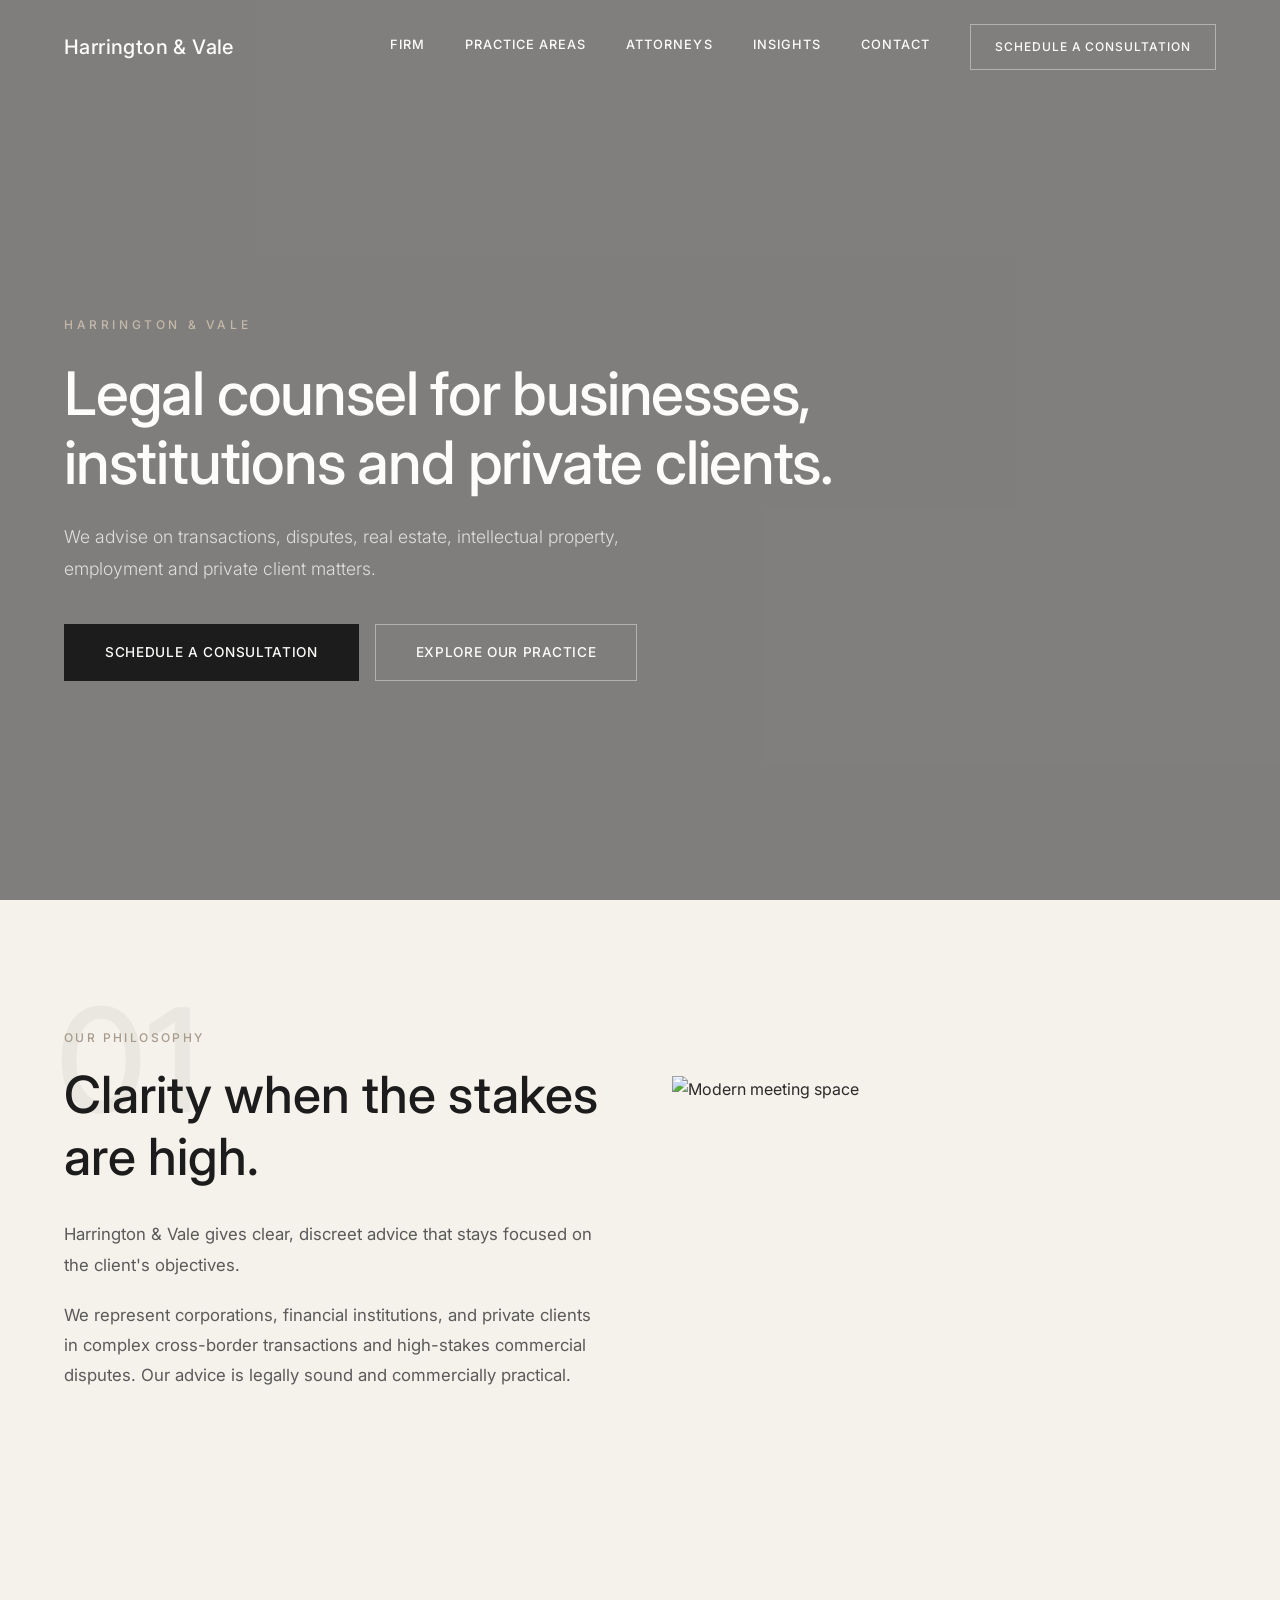
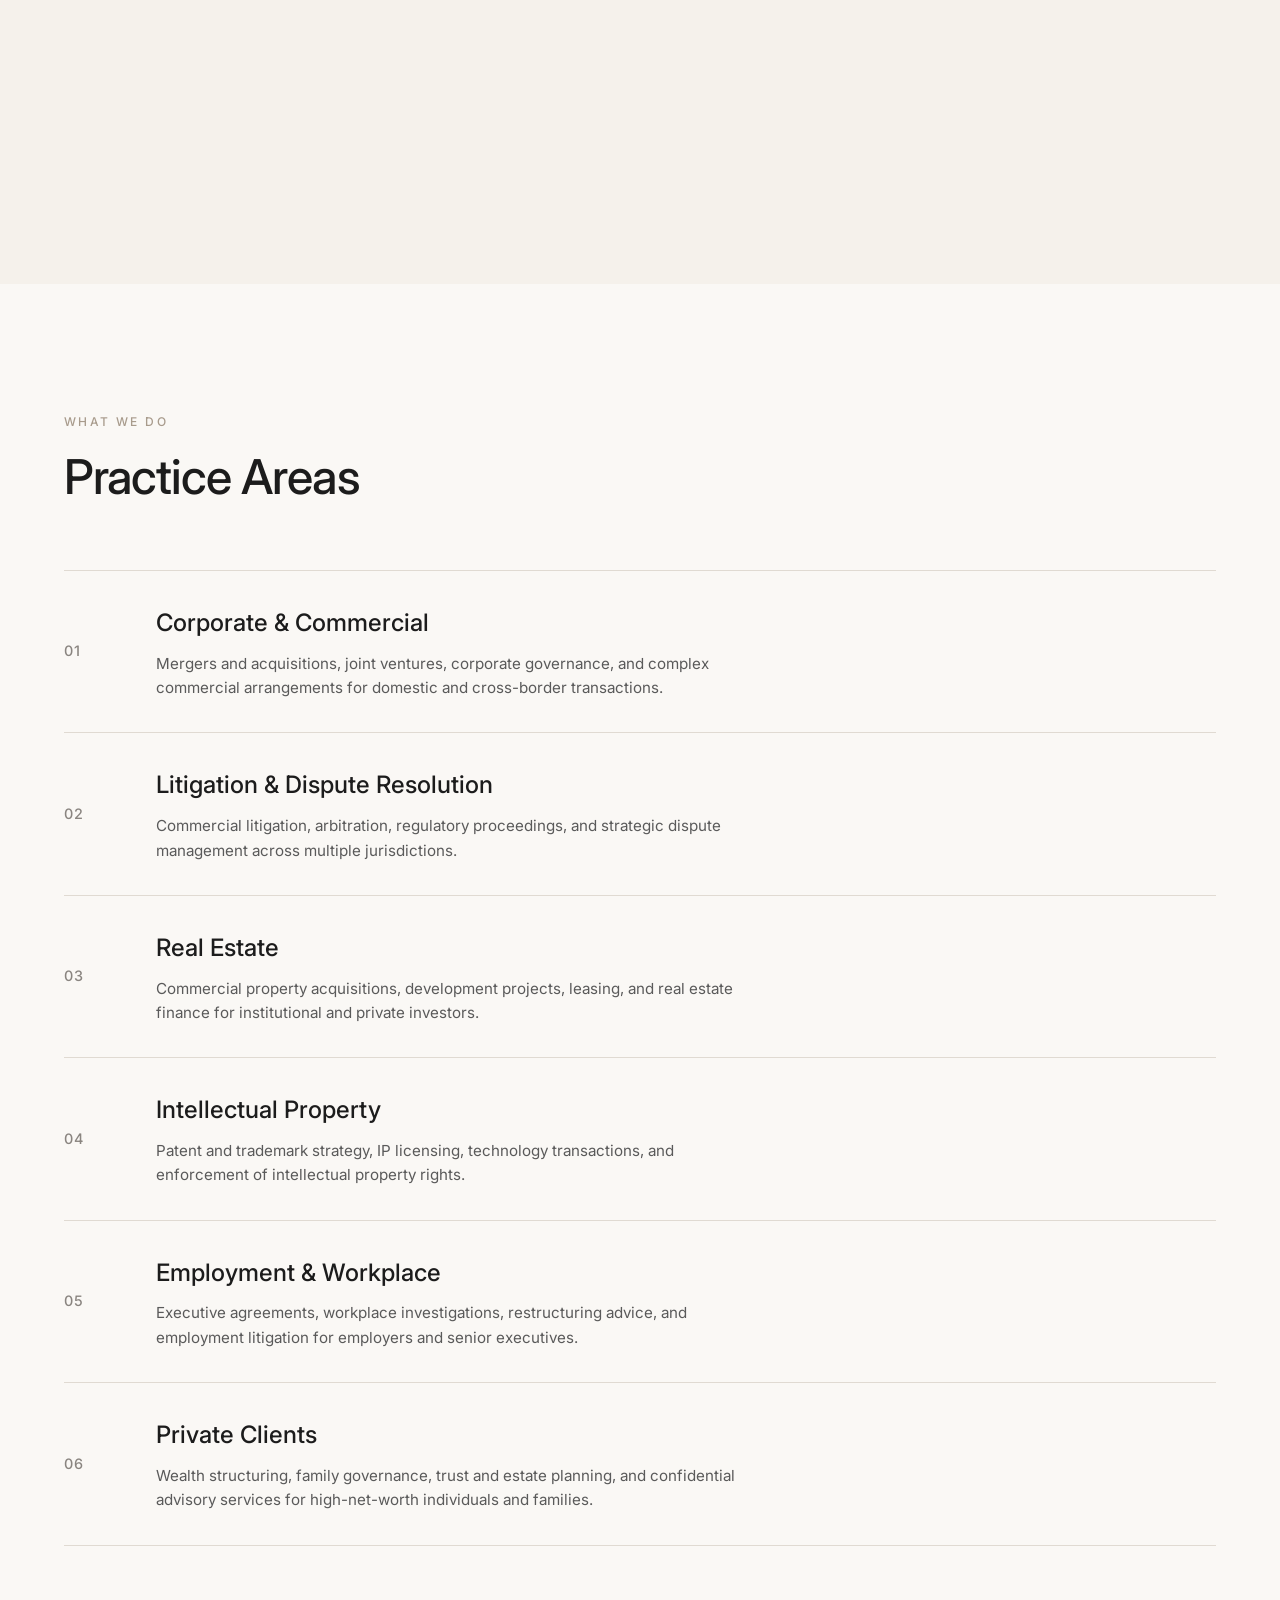
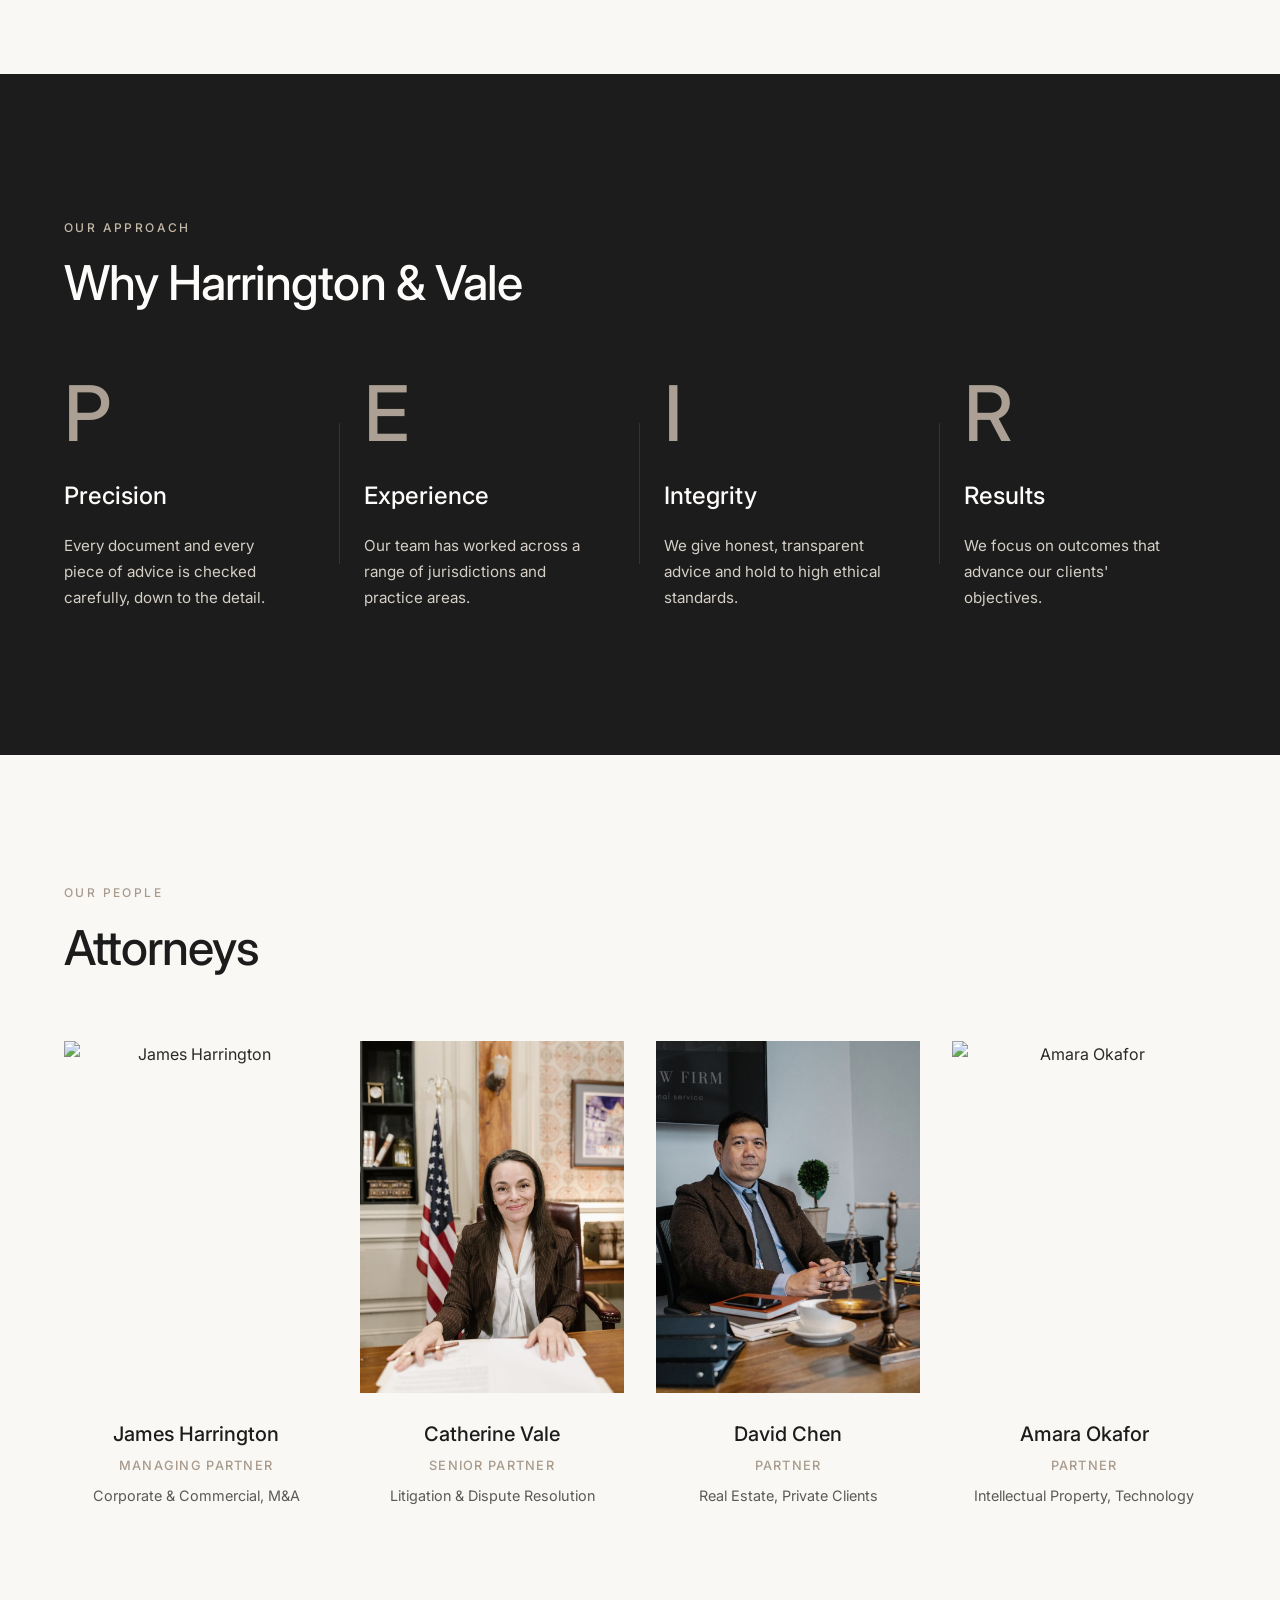
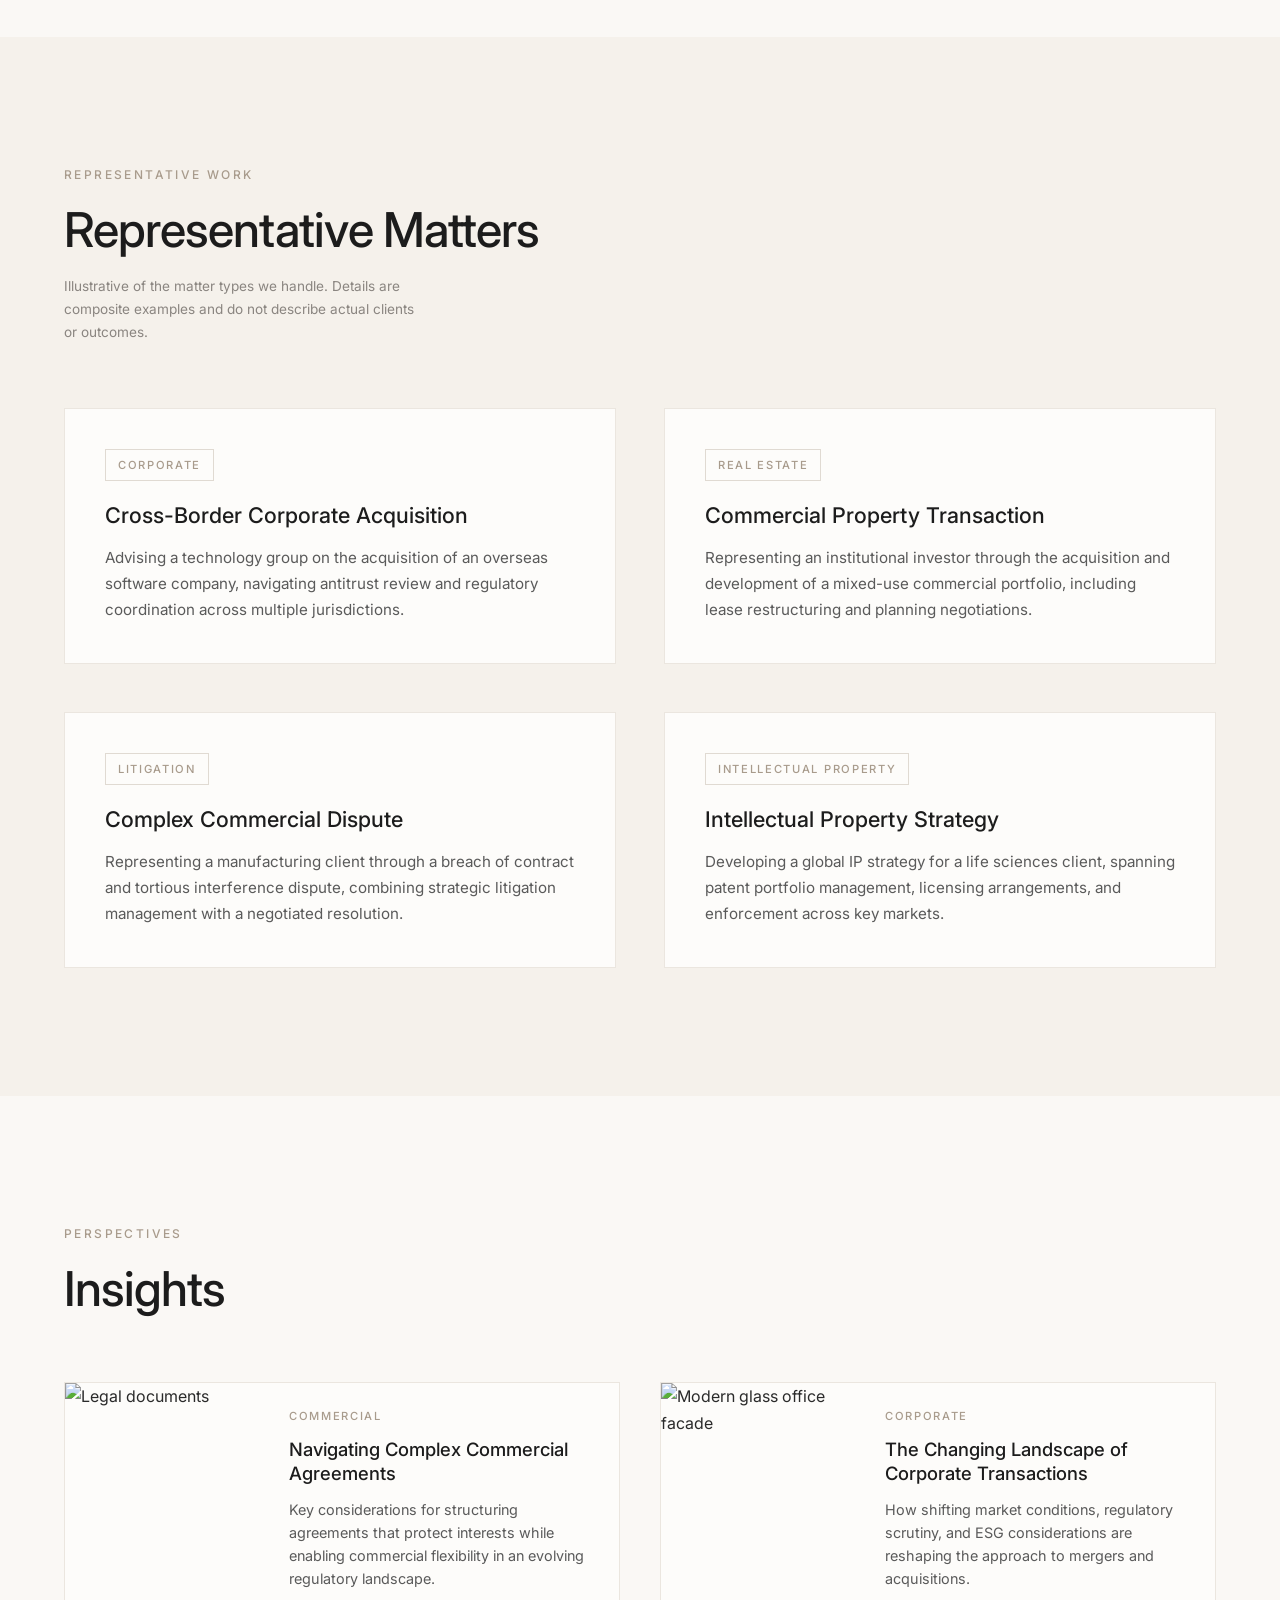
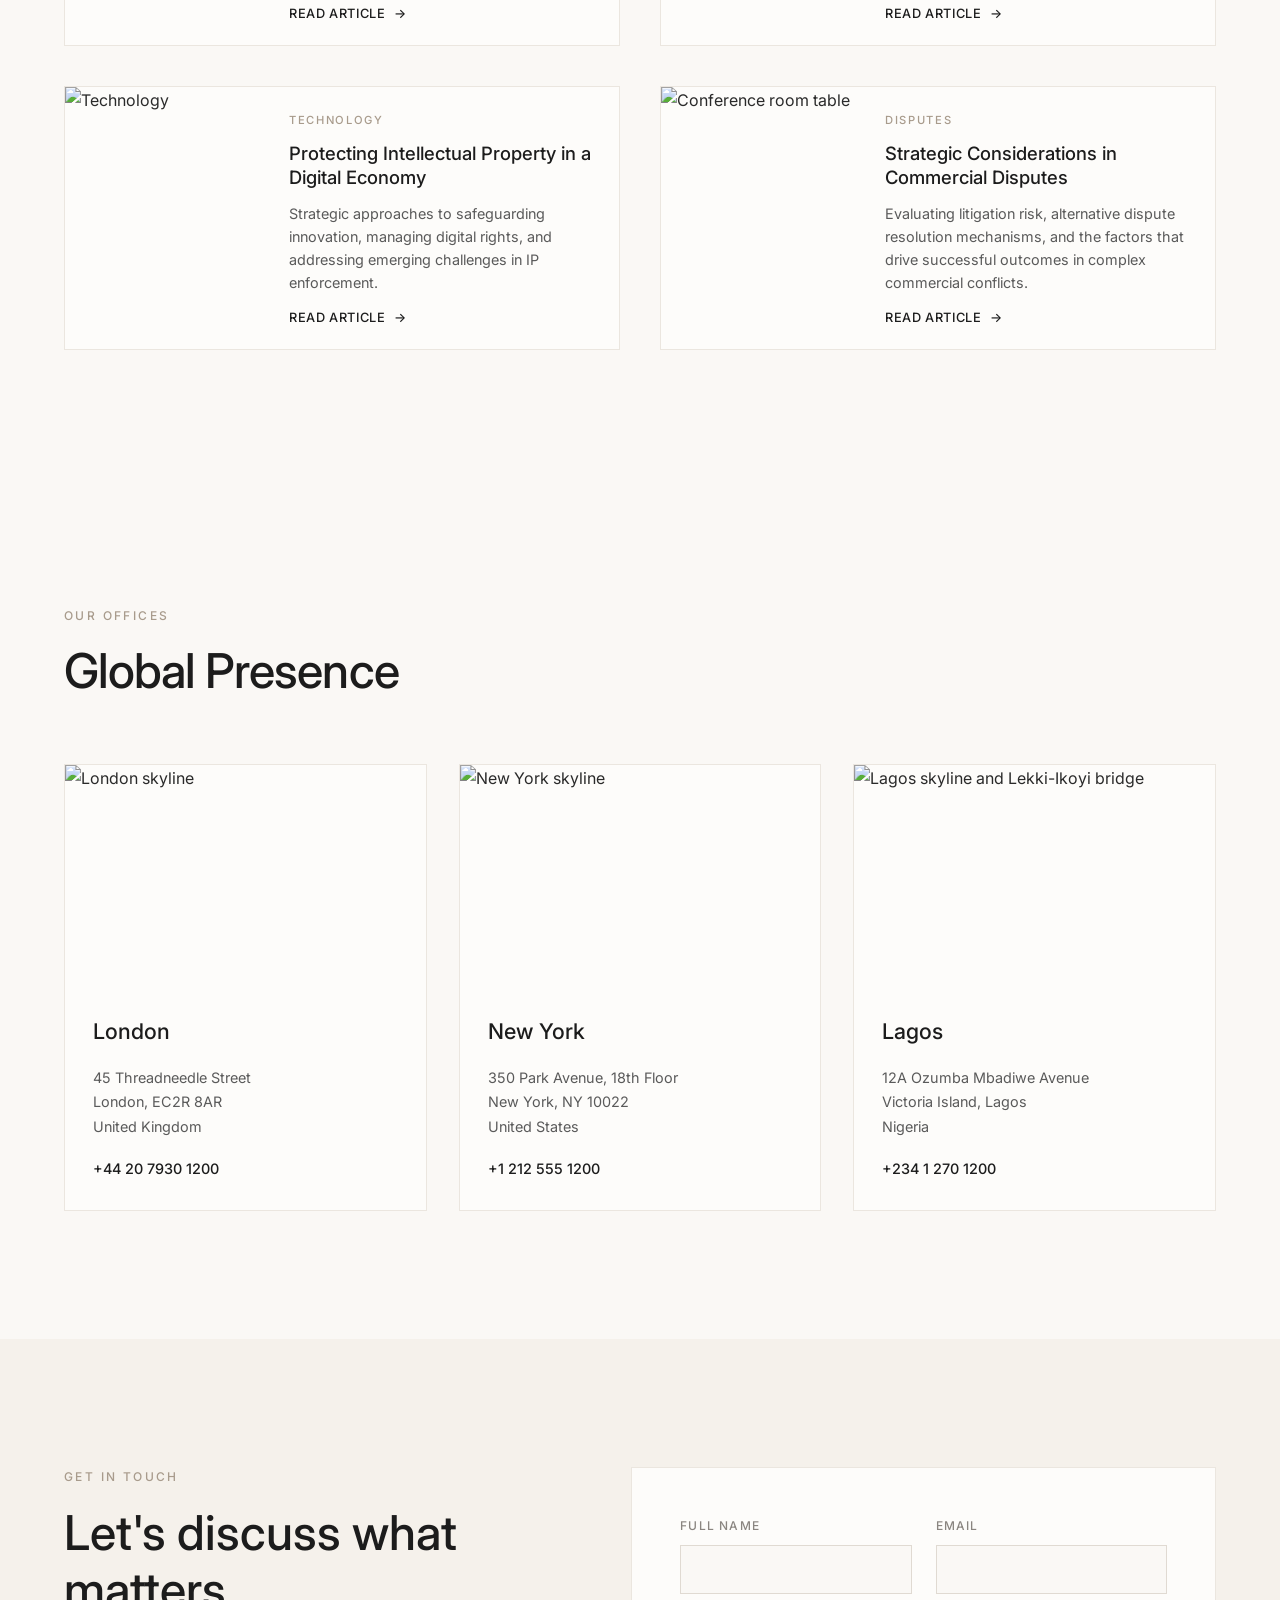
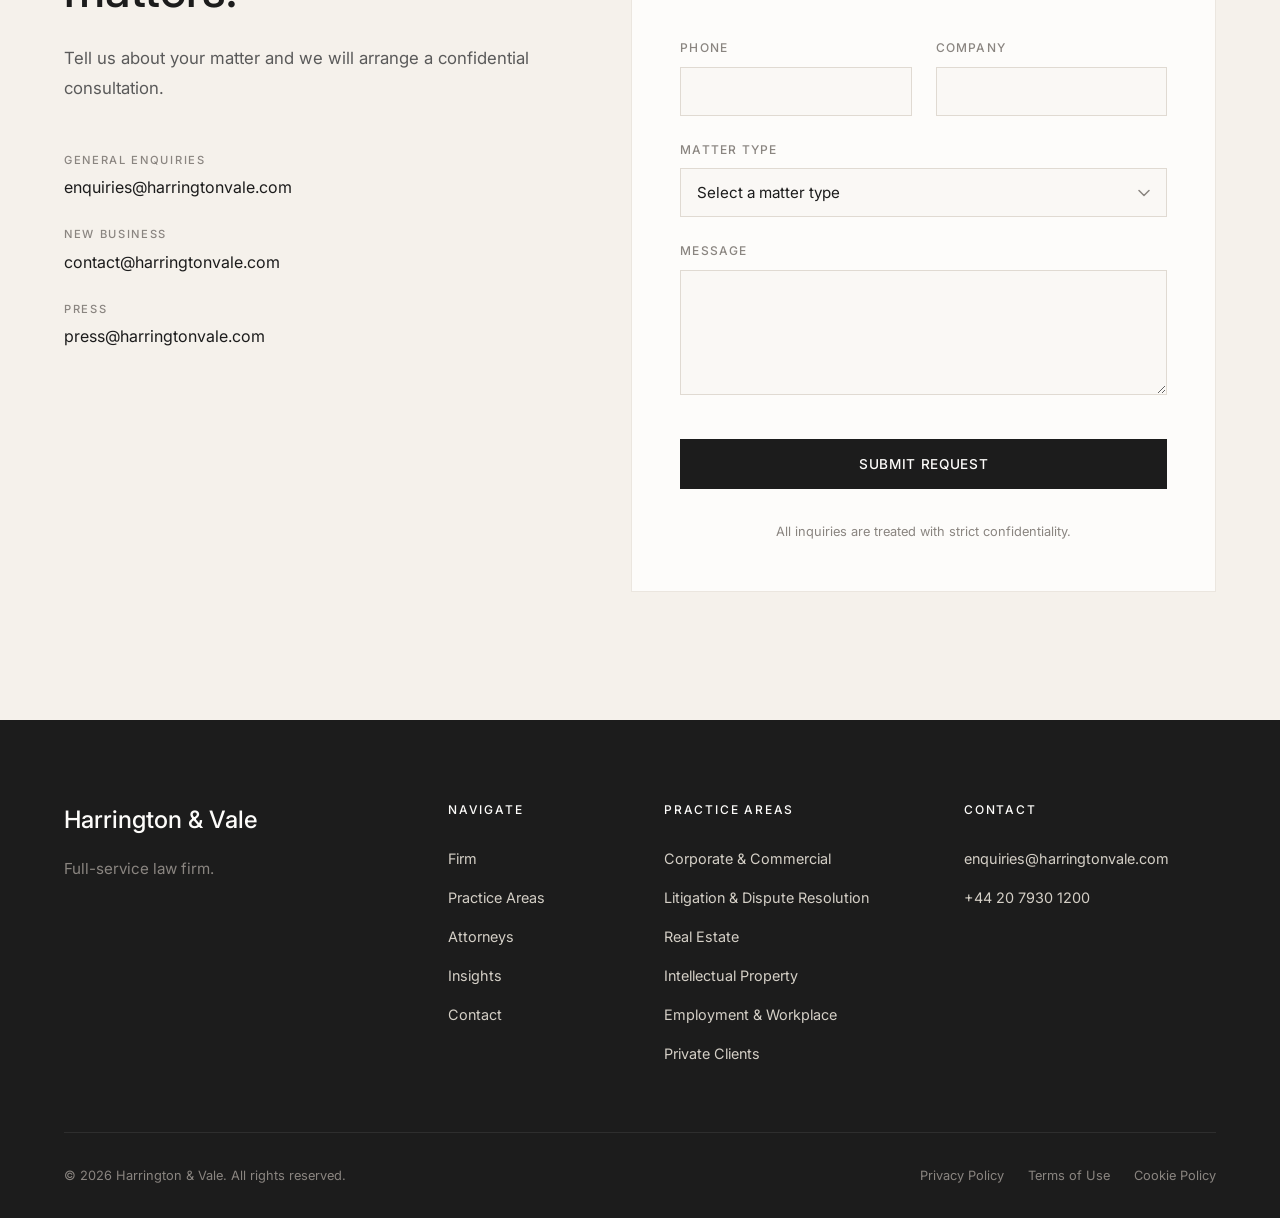
==== commit fb1b3a63: "update" ====
--- a/index.html
+++ b/index.html
@@ -3,11 +3,11 @@
 <head>
     <meta charset="UTF-8">
     <meta name="viewport" content="width=device-width, initial-scale=1.0">
-    <title>Harrington & Vale — Exceptional Counsel. Strategic Solutions.</title>
-    <meta name="description" content="Harrington & Vale is a modern full-service law firm advising businesses, institutions, and private clients with precision, experience, integrity, and results.">
+    <title>Harrington & Vale | Law Firm</title>
+    <meta name="description" content="Harrington & Vale is a full-service law firm advising businesses, institutions, and private clients.">
     <link rel="preconnect" href="https://fonts.googleapis.com">
     <link rel="preconnect" href="https://fonts.gstatic.com" crossorigin>
-    <link href="https://fonts.googleapis.com/css2?family=Playfair+Display:ital,wght@0,400;0,500;0,600;0,700;1,400;1,500&family=Inter:wght@300;400;500;600&display=swap" rel="stylesheet">
+    <link href="https://fonts.googleapis.com/css2?family=Inter:wght@300;400;500;600&display=swap" rel="stylesheet">
     <link rel="stylesheet" href="styles.css">
 </head>
 <body>
@@ -37,19 +37,17 @@
     <!-- HERO -->
     <section class="hero" id="hero" tabindex="-1">
         <div class="hero-image">
-            <img src="https://images.unsplash.com/photo-1486406146926-c627a92ad1ab?w=1920&q=80" alt="Modern architecture" loading="eager">
+            <img src="https://images.unsplash.com/photo-1486406146926-c627a92ad1ab?w=1600&q=75" alt="Modern architecture" loading="eager">
             <div class="hero-overlay"></div>
         </div>
         <div class="hero-content">
             <p class="hero-label reveal">Harrington & Vale</p>
             <h1 class="hero-headline reveal">
-                Exceptional counsel.<br>
-                Strategic solutions.<br>
-                <em>Built for what's next.</em>
+                Legal counsel for businesses, institutions and private clients.
             </h1>
             <p class="hero-subtext reveal">
-                A modern full-service firm advising businesses, institutions, and private clients 
-                across complex transactions, disputes, and strategic matters worldwide.
+                We advise on transactions, disputes, real estate, intellectual property, 
+                employment and private client matters.
             </p>
             <div class="hero-actions reveal">
                 <a href="#contact" class="btn btn-primary">Schedule a Consultation</a>
@@ -67,19 +65,11 @@
                     <h2 class="statement-headline">Clarity when the stakes are high.</h2>
                     <div class="statement-body">
                         <p>
-                            Harrington & Vale was founded on a simple conviction: that the most sophisticated legal 
-                            counsel is delivered with clarity, discretion, and unwavering focus on the client's objectives.
+                            Harrington & Vale gives clear, discreet advice that stays focused on the client's objectives.
                         </p>
                         <p>
-                            We represent leading corporations, financial institutions, and private clients in their most 
-                            consequential matters — from complex cross-border transactions to high-stakes commercial 
-                            disputes. Our approach combines deep technical expertise with strategic commercial insight, 
-                            ensuring every piece of advice is both legally sound and commercially astute.
-                        </p>
-                        <p>
-                            In an era of rapid change, we remain committed to the enduring principles that define 
-                            exceptional legal practice: precision in execution, integrity in counsel, and an 
-                            unrelenting commitment to delivering results.
+                            We represent corporations, financial institutions, and private clients in complex cross-border 
+                            transactions and high-stakes commercial disputes. Our advice is legally sound and commercially practical.
                         </p>
                     </div>
                 </div>
@@ -173,22 +163,22 @@
                 <div class="principle reveal">
                     <span class="principle-letter">P</span>
                     <h3>Precision</h3>
-                    <p>Every document, every strategy, every piece of advice is crafted with meticulous attention to detail. We believe excellence lives in the specifics.</p>
+                    <p>Every document and every piece of advice is checked carefully, down to the detail.</p>
                 </div>
                 <div class="principle reveal">
                     <span class="principle-letter">E</span>
                     <h3>Experience</h3>
-                    <p>Decades of combined experience across the most demanding jurisdictions and practice areas. We have seen complexity and know how to navigate it.</p>
+                    <p>Our team has worked across a range of jurisdictions and practice areas.</p>
                 </div>
                 <div class="principle reveal">
                     <span class="principle-letter">I</span>
                     <h3>Integrity</h3>
-                    <p>Uncompromising ethical standards and transparent counsel. Our clients trust us because our word is our bond, in every engagement.</p>
+                    <p>We give honest, transparent advice and hold to high ethical standards.</p>
                 </div>
                 <div class="principle reveal">
                     <span class="principle-letter">R</span>
                     <h3>Results</h3>
-                    <p>We measure success by outcomes. Our focus is always on delivering tangible, strategic results that advance our clients' objectives.</p>
+                    <p>We focus on outcomes that advance our clients' objectives.</p>
                 </div>
             </div>
         </div>
@@ -339,52 +329,6 @@
                         <button type="button" class="insight-link" data-article="commercial-disputes">Read Article <span>&rarr;</span></button>
                     </div>
                 </article>
-            </div>
-        </div>
-    </section>
-
-    <!-- TESTIMONIALS -->
-    <section class="testimonials" id="testimonials">
-        <div class="container">
-            <div class="section-header reveal">
-                <p class="section-label">Client Perspectives</p>
-                <h2 class="section-title">Testimonials</h2>
-            </div>
-            <div class="testimonials-slider" id="testimonialsSlider">
-                <div class="testimonials-track">
-                    <div class="testimonial active">
-                        <blockquote>
-                            "Harrington & Vale provided exceptional counsel during one of the most complex transactions our company has undertaken. Their ability to navigate regulatory complexity while maintaining commercial focus was remarkable."
-                        </blockquote>
-                        <cite>
-                            <span class="testimonial-name">Robert Whitfield</span>
-                            <span class="testimonial-role">Chief Legal Officer, Meridian Holdings</span>
-                        </cite>
-                    </div>
-                    <div class="testimonial">
-                        <blockquote>
-                            "In a dispute that threatened the future of our business, Catherine Vale and her team delivered a strategy that was both legally sophisticated and commercially astute. The outcome exceeded our expectations."
-                        </blockquote>
-                        <cite>
-                            <span class="testimonial-name">Sarah Mitchell</span>
-                            <span class="testimonial-role">CEO, Atlas Industries</span>
-                        </cite>
-                    </div>
-                    <div class="testimonial">
-                        <blockquote>
-                            "The level of discretion, professionalism, and attention to detail we experienced with Harrington & Vale is unmatched. They understand that for private clients, trust is everything."
-                        </blockquote>
-                        <cite>
-                            <span class="testimonial-name">Thomas Brennan</span>
-                            <span class="testimonial-role">Family Office Principal</span>
-                        </cite>
-                    </div>
-                </div>
-                <div class="testimonials-nav">
-                    <button class="testimonial-dot active" data-index="0" aria-label="Testimonial 1"></button>
-                    <button class="testimonial-dot" data-index="1" aria-label="Testimonial 2"></button>
-                    <button class="testimonial-dot" data-index="2" aria-label="Testimonial 3"></button>
-                </div>
             </div>
         </div>
     </section>
@@ -451,9 +395,7 @@
                     <p class="section-label">Get in Touch</p>
                     <h2>Let's discuss what matters.</h2>
                     <p class="contact-lead">
-                        Whether you are navigating a complex transaction, facing a critical dispute, 
-                        or seeking strategic counsel, we are here to help. Reach out to schedule a 
-                        confidential consultation with our team.
+                        Tell us about your matter and we will arrange a confidential consultation.
                     </p>
                     <div class="contact-details">
                         <div class="contact-detail">
@@ -531,7 +473,7 @@
             <div class="footer-grid">
                 <div class="footer-brand">
                     <a href="#hero" class="footer-wordmark">Harrington & Vale</a>
-                    <p class="footer-tagline">Exceptional counsel. Strategic solutions.</p>
+                    <p class="footer-tagline">Full-service law firm.</p>
                 </div>
                 <div class="footer-nav">
                     <h4>Navigate</h4>
--- a/styles.css
+++ b/styles.css
@@ -1,5 +1,5 @@
 /* ============================================
-   HARRINGTON & VALE — STYLESHEET
+   HARRINGTON & VALE - STYLESHEET
    ============================================ */
 
 /* ---- CSS Variables ---- */
@@ -17,8 +17,6 @@
     --color-accent-muted: #C4B8A8;
     --color-border: #E0DAD2;
     --color-border-light: #EBE6DF;
-
-    --font-serif: 'Playfair Display', Georgia, 'Times New Roman', serif;
     --font-sans: 'Inter', -apple-system, BlinkMacSystemFont, 'Segoe UI', Roboto, sans-serif;
 
     --transition-fast: 0.2s ease;
@@ -138,9 +136,10 @@
 }
 
 .section-title {
-    font-family: var(--font-serif);
+    font-family: var(--font-sans);
     font-size: clamp(2rem, 4vw, 3rem);
-    font-weight: 400;
+    font-weight: 500;
+    letter-spacing: -0.02em;
     line-height: 1.2;
     color: var(--color-charcoal);
 }
@@ -244,7 +243,7 @@
 }
 
 .wordmark {
-    font-family: var(--font-serif);
+    font-family: var(--font-sans);
     font-size: 1.25rem;
     font-weight: 500;
     color: var(--color-warm-white);
@@ -394,12 +393,7 @@
 .hero-overlay {
     position: absolute;
     inset: 0;
-    background: linear-gradient(
-        to right,
-        rgba(28, 28, 28, 0.75) 0%,
-        rgba(28, 28, 28, 0.5) 50%,
-        rgba(28, 28, 28, 0.3) 100%
-    );
+    background: rgba(28, 28, 28, 0.55);
 }
 
 .hero-content {
@@ -422,18 +416,14 @@
 }
 
 .hero-headline {
-    font-family: var(--font-serif);
-    font-size: clamp(2.5rem, 6vw, 5rem);
-    font-weight: 400;
-    line-height: 1.1;
+    font-family: var(--font-sans);
+    font-size: clamp(2.1rem, 5vw, 3.75rem);
+    font-weight: 500;
+    letter-spacing: -0.02em;
+    line-height: 1.15;
     color: var(--color-warm-white);
-    max-width: 800px;
+    max-width: 860px;
     margin-bottom: 1.5rem;
-}
-
-.hero-headline em {
-    font-style: italic;
-    color: var(--color-accent-muted);
 }
 
 .hero-subtext {
@@ -475,9 +465,9 @@
     position: absolute;
     top: -2.5rem;
     left: -0.5rem;
-    font-family: var(--font-serif);
+    font-family: var(--font-sans);
     font-size: 9rem;
-    font-weight: 400;
+    font-weight: 500;
     color: var(--color-charcoal);
     opacity: 0.045;
     line-height: 1;
@@ -486,9 +476,9 @@
 }
 
 .statement-headline {
-    font-family: var(--font-serif);
+    font-family: var(--font-sans);
     font-size: clamp(2rem, 4vw, 3.5rem);
-    font-weight: 400;
+    font-weight: 500;
     line-height: 1.2;
     color: var(--color-charcoal);
     margin-bottom: 2rem;
@@ -563,7 +553,7 @@
 }
 
 .practice-number {
-    font-family: var(--font-serif);
+    font-family: var(--font-sans);
     font-size: 0.9rem;
     font-weight: 500;
     color: var(--color-light-text);
@@ -571,9 +561,9 @@
 }
 
 .practice-content h3 {
-    font-family: var(--font-serif);
+    font-family: var(--font-sans);
     font-size: 1.5rem;
-    font-weight: 400;
+    font-weight: 500;
     color: var(--color-charcoal);
     margin-bottom: 0.5rem;
     transition: color var(--transition-medium);
@@ -654,10 +644,9 @@
 
 .principle-letter {
     display: block;
-    font-family: var(--font-serif);
-    font-style: italic;
+    font-family: var(--font-sans);
     font-size: clamp(3.5rem, 6vw, 5.5rem);
-    font-weight: 400;
+    font-weight: 500;
     color: var(--color-accent-muted);
     line-height: 1;
     margin-bottom: 1.5rem;
@@ -665,9 +654,9 @@
 }
 
 .principle h3 {
-    font-family: var(--font-serif);
+    font-family: var(--font-sans);
     font-size: 1.5rem;
-    font-weight: 400;
+    font-weight: 500;
     color: var(--color-warm-white);
     margin-bottom: 1rem;
 }
@@ -723,7 +712,7 @@
     content: '';
     position: absolute;
     inset: 0;
-    background: linear-gradient(to top, rgba(28,28,28,0.15), transparent 50%);
+    background: rgba(28, 28, 28, 0.12);
     opacity: 0;
     transition: opacity var(--transition-medium);
 }
@@ -746,7 +735,7 @@
 }
 
 .attorney-info h3 {
-    font-family: var(--font-serif);
+    font-family: var(--font-sans);
     font-size: 1.25rem;
     font-weight: 500;
     color: var(--color-charcoal);
@@ -831,9 +820,9 @@
 }
 
 .matter h3 {
-    font-family: var(--font-serif);
+    font-family: var(--font-sans);
     font-size: 1.35rem;
-    font-weight: 400;
+    font-weight: 500;
     color: var(--color-charcoal);
     margin-bottom: 1rem;
     line-height: 1.3;
@@ -912,7 +901,7 @@
 }
 
 .insight-content h3 {
-    font-family: var(--font-serif);
+    font-family: var(--font-sans);
     font-size: 1.15rem;
     font-weight: 500;
     color: var(--color-charcoal);
@@ -973,93 +962,6 @@
     .insight-content {
         padding: 1.5rem;
     }
-}
-
-/* ============================================
-   TESTIMONIALS
-   ============================================ */
-.testimonials {
-    padding: 8rem 0;
-    background: var(--color-stone);
-}
-
-.testimonials-slider {
-    max-width: 800px;
-    margin: 0 auto;
-    text-align: center;
-}
-
-.testimonials-track {
-    position: relative;
-    min-height: 280px;
-}
-
-.testimonial {
-    position: absolute;
-    top: 0;
-    left: 0;
-    width: 100%;
-    opacity: 0;
-    transform: translateX(30px);
-    transition: all var(--transition-slow);
-    pointer-events: none;
-}
-
-.testimonial.active {
-    opacity: 1;
-    transform: translateX(0);
-    pointer-events: all;
-}
-
-.testimonial blockquote {
-    font-family: var(--font-serif);
-    font-size: clamp(1.25rem, 3vw, 1.75rem);
-    font-weight: 400;
-    font-style: italic;
-    line-height: 1.5;
-    color: var(--color-charcoal);
-    margin-bottom: 2rem;
-}
-
-.testimonial cite {
-    display: flex;
-    flex-direction: column;
-    gap: 0.25rem;
-    font-style: normal;
-}
-
-.testimonial-name {
-    font-family: var(--font-sans);
-    font-size: 0.9rem;
-    font-weight: 500;
-    color: var(--color-charcoal);
-    letter-spacing: 0.02em;
-}
-
-.testimonial-role {
-    font-size: 0.85rem;
-    color: var(--color-medium);
-}
-
-.testimonials-nav {
-    display: flex;
-    justify-content: center;
-    gap: 0.75rem;
-    margin-top: 3rem;
-}
-
-.testimonial-dot {
-    width: 8px;
-    height: 8px;
-    border-radius: 50%;
-    background: var(--color-taupe);
-    transition: all var(--transition-medium);
-    cursor: pointer;
-}
-
-.testimonial-dot.active {
-    background: var(--color-charcoal);
-    transform: scale(1.2);
 }
 
 /* ============================================
@@ -1109,9 +1011,9 @@
 }
 
 .office-details h3 {
-    font-family: var(--font-serif);
+    font-family: var(--font-sans);
     font-size: 1.35rem;
-    font-weight: 400;
+    font-weight: 500;
     color: var(--color-charcoal);
     margin-bottom: 1rem;
 }
@@ -1159,9 +1061,9 @@
 }
 
 .contact-info h2 {
-    font-family: var(--font-serif);
+    font-family: var(--font-sans);
     font-size: clamp(2rem, 4vw, 3rem);
-    font-weight: 400;
+    font-weight: 500;
     color: var(--color-charcoal);
     margin-bottom: 1.5rem;
     line-height: 1.2;
@@ -1358,7 +1260,7 @@
 }
 
 .footer-wordmark {
-    font-family: var(--font-serif);
+    font-family: var(--font-sans);
     font-size: 1.5rem;
     font-weight: 500;
     color: var(--color-warm-white);
@@ -1527,7 +1429,7 @@
 }
 
 .article-modal-title {
-    font-family: var(--font-serif);
+    font-family: var(--font-sans);
     font-size: clamp(1.5rem, 3vw, 2rem);
     font-weight: 500;
     color: var(--color-charcoal);
@@ -1566,9 +1468,9 @@
 }
 
 .legal-title {
-    font-family: var(--font-serif);
+    font-family: var(--font-sans);
     font-size: clamp(2rem, 4vw, 3rem);
-    font-weight: 400;
+    font-weight: 500;
     color: var(--color-charcoal);
     margin-bottom: 0.75rem;
 }
@@ -1580,7 +1482,7 @@
 }
 
 .legal-body h2 {
-    font-family: var(--font-serif);
+    font-family: var(--font-sans);
     font-size: 1.35rem;
     font-weight: 500;
     color: var(--color-charcoal);
